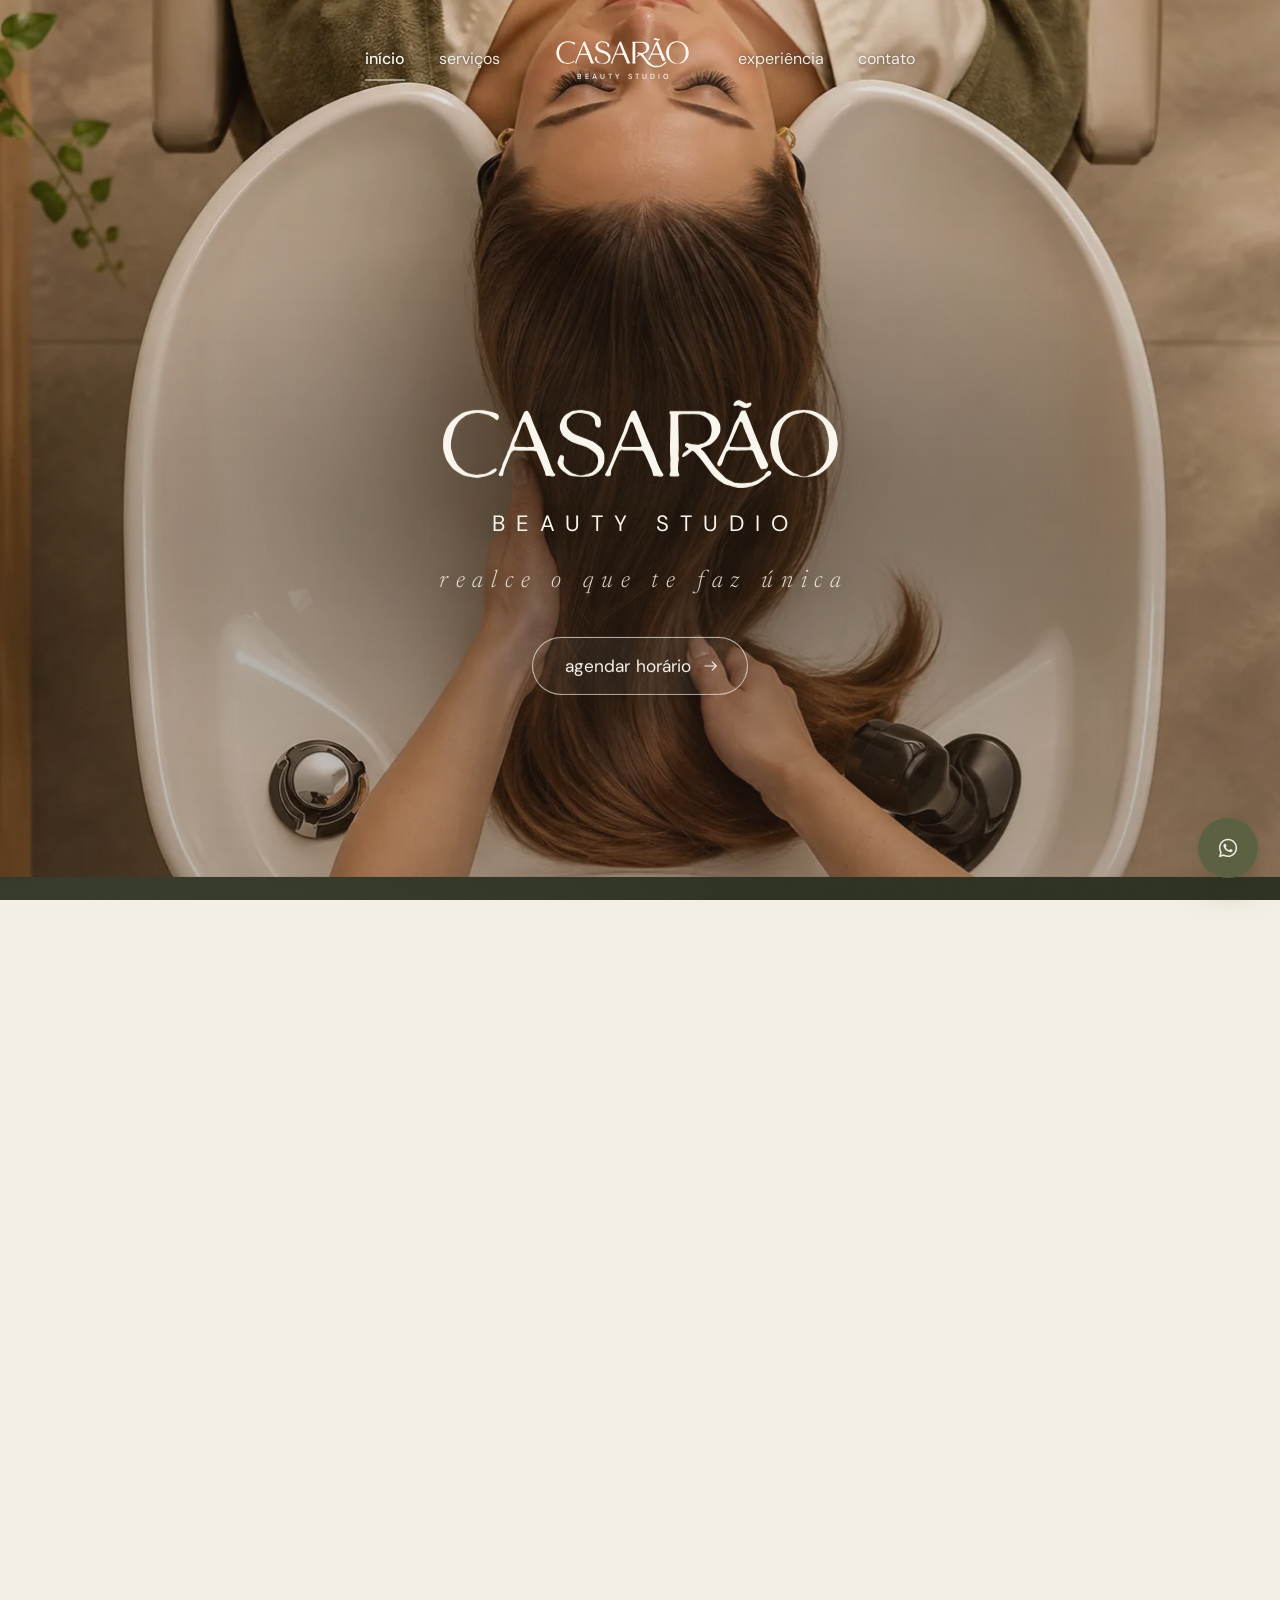
==== index.html @ f5f80c59 "first commit" ====
<!doctype html>
<html lang="pt-BR">
  <head>
    <meta charset="UTF-8" />
    <meta name="viewport" content="width=device-width, initial-scale=1.0, viewport-fit=cover" />
    <title>Casarão Beauty Studio | Salão de beleza, estética e bem-estar</title>
    <meta
      name="description"
      content="Salão de beleza com cabelo, unhas, sobrancelhas, cílios e maquiagem em um espaço calmo, com luz natural. Agende online."
    />
    <meta name="robots" content="index, follow, max-image-preview:large" />
    <meta name="author" content="Casarão Beauty Studio" />
    <meta name="format-detection" content="telephone=no" />
    <meta name="theme-color" content="#f4efe4" />
    <link rel="canonical" href="https://www.casaraobeauty.com.br/" />
    <meta property="og:type" content="website" />
    <meta property="og:locale" content="pt_BR" />
    <meta property="og:site_name" content="Casarão Beauty Studio" />
    <meta property="og:url" content="https://www.casaraobeauty.com.br/" />
    <meta property="og:title" content="Casarão Beauty Studio | Salão de beleza, estética e bem-estar" />
    <meta property="og:description" content="Realce o que te faz única. Agende seu horário online." />
    <meta property="og:image" content="https://www.casaraobeauty.com.br/img/og-image.jpg" />
    <meta property="og:image:width" content="1200" />
    <meta property="og:image:height" content="630" />
    <meta property="og:image:alt" content="Recepção do Casarão Beauty Studio com balcão de mármore e logo dourado" />
    <meta name="twitter:card" content="summary_large_image" />
    <meta name="twitter:title" content="Casarão Beauty Studio | Salão de beleza, estética e bem-estar" />
    <meta name="twitter:description" content="Realce o que te faz única. Agende seu horário online." />
    <meta name="twitter:image" content="https://www.casaraobeauty.com.br/img/og-image.jpg" />
    <link rel="icon" href="img/casaraobs.ico?v=2" sizes="32x32" />
    <link rel="apple-touch-icon" href="img/apple-touch-icon.png?v=3" />
    <link rel="sitemap" type="application/xml" href="sitemap.xml" />
    <script type="application/ld+json">
      {
        "@context": "https://schema.org",
        "@graph": [
          {
            "@type": "BeautySalon",
            "@id": "https://www.casaraobeauty.com.br/#salao",
            "name": "Casarão Beauty Studio",
            "description": "Cabelo, unhas, sobrancelhas, cílios e maquiagem com hora marcada, em um espaço calmo e com luz natural.",
            "url": "https://www.casaraobeauty.com.br/",
            "image": "https://www.casaraobeauty.com.br/img/og-image.jpg",
            "logo": "https://www.casaraobeauty.com.br/img/logo.svg",
            "telephone": "+55-11-97954-1071",
            "priceRange": "$$",
            "address": {
              "@type": "PostalAddress",
              "streetAddress": "R. Dr. Armando Pinto, 4 - Companhia Fazenda Belém",
              "addressLocality": "Franco da Rocha",
              "postalCode": "07803-160",
              "addressRegion": "SP",
              "addressCountry": "BR"
            },
            "openingHoursSpecification": [
              {
                "@type": "OpeningHoursSpecification",
                "dayOfWeek": ["Tuesday", "Wednesday", "Thursday", "Friday"],
                "opens": "09:00",
                "closes": "19:00"
              },
              {
                "@type": "OpeningHoursSpecification",
                "dayOfWeek": "Saturday",
                "opens": "08:00",
                "closes": "17:00"
              }
            ],
            "paymentAccepted": "Pix, cartão de débito, cartão de crédito, dinheiro",
            "sameAs": ["https://www.instagram.com/casaraobs/"],
            "hasOfferCatalog": {
              "@type": "OfferCatalog",
              "name": "Serviços",
              "itemListElement": [
                { "@type": "Offer", "itemOffered": { "@type": "Service", "name": "Cabelo" } },
                { "@type": "Offer", "itemOffered": { "@type": "Service", "name": "Unhas" } },
                { "@type": "Offer", "itemOffered": { "@type": "Service", "name": "Sobrancelhas e cílios" } },
                { "@type": "Offer", "itemOffered": { "@type": "Service", "name": "Maquiagem" } }
              ]
            }
          },
          {
            "@type": "FAQPage",
            "mainEntity": [
              {
                "@type": "Question",
                "name": "Como faço para agendar?",
                "acceptedAnswer": {
                  "@type": "Answer",
                  "text": "Pela nossa agenda online no Trinks, onde você vê os horários livres e confirma na hora. Se preferir, também atendemos pelo WhatsApp."
                }
              },
              {
                "@type": "Question",
                "name": "Posso remarcar ou cancelar?",
                "acceptedAnswer": {
                  "@type": "Answer",
                  "text": "Pode. Pedimos que avise com pelo menos 24 horas de antecedência, assim conseguimos liberar o horário para outra cliente."
                }
              },
              {
                "@type": "Question",
                "name": "Quanto tempo dura cada serviço?",
                "acceptedAnswer": {
                  "@type": "Answer",
                  "text": "Depende do procedimento. Na confirmação do agendamento informamos a duração prevista para você se programar."
                }
              },
              {
                "@type": "Question",
                "name": "Vocês atendem noivas e eventos?",
                "acceptedAnswer": {
                  "@type": "Answer",
                  "text": "Sim. Para noivas, recomendamos marcar uma prova de maquiagem e penteado algumas semanas antes da data."
                }
              },
              {
                "@type": "Question",
                "name": "Quais formas de pagamento vocês aceitam?",
                "acceptedAnswer": { "@type": "Answer", "text": "Pix, cartões de débito e crédito e dinheiro." }
              }
            ]
          }
        ]
      }
    </script>
    <link rel="preconnect" href="https://fonts.googleapis.com" />
    <link rel="preconnect" href="https://fonts.gstatic.com" crossorigin />
    <link
      href="https://fonts.googleapis.com/css2?family=DM+Sans:ital,opsz,wght@0,9..40,300..600;1,9..40,300..600&family=Newsreader:ital,opsz,wght@0,6..72,300..500;1,6..72,300..500&display=swap"
      rel="stylesheet"
    />
    <link rel="preload" as="image" href="img/hero-lavatorio.webp" fetchpriority="high" />
    <link rel="stylesheet" href="css/style.css" />
  </head>
  <body>
    <svg aria-hidden="true" style="position: absolute; width: 0; height: 0; overflow: hidden">
      <symbol id="casarao-wordmark" viewBox="6.40 2.40 167.60 38.10">
        <path
          fill="currentColor"
          fill-rule="evenodd"
          d="M102.55 8.04C102.47 8.18 102.40 8.26 102.45 8.60C102.51 8.94 102.86 7.60 102.90 10.10C102.94 12.60 102.70 20.68 102.70 23.60C102.70 26.52 102.88 26.48 102.90 27.60C102.92 28.72 102.80 29.40 102.80 30.30C102.80 31.20 102.94 32.30 102.88 33.00C102.82 33.70 102.47 34.16 102.45 34.50C102.44 34.84 102.64 34.91 102.82 35.03C102.99 35.14 102.99 35.17 103.50 35.19C104.01 35.22 105.41 35.22 105.90 35.18C106.39 35.14 106.32 35.05 106.45 34.94C106.57 34.82 106.71 34.89 106.65 34.50C106.60 34.11 106.18 33.42 106.10 32.60C106.02 31.78 106.14 30.40 106.20 29.60C106.26 28.80 106.46 28.35 106.47 27.80C106.49 27.25 106.31 27.30 106.30 26.30C106.29 25.30 106.42 24.52 106.40 21.80C106.38 19.08 106.22 12.05 106.20 10.00C106.18 7.95 106.25 9.65 106.31 9.51C106.37 9.37 106.36 9.28 106.55 9.18C106.73 9.08 106.11 8.95 107.40 8.90C108.69 8.85 112.87 8.83 114.30 8.90C115.73 8.97 115.37 9.03 116.00 9.29C116.63 9.55 117.55 10.05 118.10 10.45C118.65 10.86 118.96 11.21 119.28 11.70C119.60 12.19 119.84 12.77 120.01 13.40C120.18 14.03 120.29 14.87 120.30 15.50C120.31 16.13 120.20 16.67 120.08 17.20C119.96 17.73 119.83 18.22 119.56 18.70C119.30 19.18 118.82 19.71 118.47 20.05C118.13 20.40 117.95 20.52 117.50 20.75C117.05 20.99 116.30 21.30 115.80 21.46C115.30 21.63 115.08 21.75 114.50 21.76C113.92 21.78 113.00 21.67 112.30 21.55C111.60 21.44 110.75 21.13 110.30 21.05C109.85 20.98 109.78 21.06 109.60 21.11C109.42 21.16 109.29 21.25 109.19 21.36C109.09 21.48 109.02 21.65 109.00 21.80C108.98 21.95 109.02 22.14 109.09 22.28C109.16 22.43 109.22 22.51 109.43 22.66C109.64 22.82 110.17 23.04 110.35 23.19C110.52 23.35 110.49 23.47 110.48 23.59C110.47 23.71 110.54 23.70 110.27 23.93C110.01 24.15 109.26 24.62 108.90 24.94C108.54 25.25 108.29 25.54 108.10 25.80C107.91 26.06 107.77 26.32 107.75 26.50C107.72 26.68 107.84 26.83 107.95 26.91C108.05 26.98 108.24 26.98 108.40 26.95C108.56 26.92 108.57 26.93 108.90 26.73C109.23 26.53 109.92 26.10 110.40 25.74C110.88 25.37 111.48 24.77 111.80 24.55C112.12 24.34 112.15 24.44 112.30 24.45C112.45 24.45 112.52 24.47 112.70 24.60C112.88 24.73 112.90 24.65 113.40 25.20C113.90 25.75 114.56 26.43 115.72 27.90C116.87 29.37 119.22 32.64 120.34 34.00C121.45 35.36 121.61 35.38 122.40 36.05C123.19 36.71 124.30 37.49 125.10 37.96C125.90 38.43 126.30 38.57 127.20 38.87C128.10 39.18 129.65 39.59 130.50 39.78C131.35 39.97 131.63 39.98 132.30 40.00C132.97 40.02 133.50 40.10 134.50 39.92C135.50 39.74 137.28 39.28 138.30 38.93C139.32 38.57 139.70 38.37 140.60 37.78C141.50 37.20 143.00 35.91 143.70 35.41C144.40 34.91 144.52 34.98 144.79 34.78C145.07 34.58 145.22 34.41 145.35 34.20C145.47 33.99 145.55 33.68 145.55 33.50C145.54 33.32 145.46 33.20 145.34 33.09C145.21 32.98 145.01 32.87 144.80 32.85C144.59 32.82 144.34 32.83 144.10 32.93C143.86 33.03 143.60 33.16 143.35 33.44C143.09 33.71 142.80 34.29 142.56 34.59C142.32 34.89 142.36 34.89 141.90 35.23C141.44 35.57 140.57 36.23 139.80 36.64C139.03 37.04 137.87 37.46 137.30 37.65C136.73 37.85 136.88 37.77 136.40 37.83C135.92 37.88 135.38 38.00 134.40 38.00C133.42 38.00 131.28 37.90 130.50 37.84C129.72 37.78 130.18 37.84 129.70 37.65C129.22 37.45 128.28 37.08 127.60 36.67C126.92 36.27 126.43 35.95 125.60 35.22C124.77 34.49 123.35 33.05 122.65 32.30C121.94 31.55 122.23 31.88 121.36 30.70C120.50 29.52 118.35 26.34 117.46 25.20C116.57 24.06 116.30 24.12 116.03 23.84C115.76 23.55 115.83 23.63 115.85 23.50C115.86 23.37 115.55 23.34 116.11 23.07C116.67 22.80 118.42 22.26 119.20 21.89C119.98 21.52 120.25 21.30 120.80 20.84C121.35 20.37 122.02 19.71 122.48 19.10C122.94 18.49 123.32 17.67 123.55 17.20C123.79 16.73 123.81 16.60 123.88 16.30C123.96 16.00 124.00 15.88 124.00 15.40C124.00 14.92 124.04 14.05 123.88 13.40C123.72 12.75 123.30 11.98 123.05 11.50C122.79 11.02 122.59 10.79 122.34 10.50C122.08 10.21 121.87 10.02 121.50 9.75C121.13 9.49 120.68 9.19 120.10 8.91C119.52 8.63 118.73 8.27 118.00 8.06C117.27 7.86 118.10 7.74 115.70 7.66C113.30 7.59 105.73 7.59 103.60 7.60C101.47 7.61 103.08 7.65 102.91 7.73C102.73 7.80 102.62 7.89 102.55 8.04ZM41.70 7.53C41.48 7.64 41.29 7.62 40.97 8.20C40.66 8.78 40.13 10.30 39.82 11.00C39.50 11.70 39.25 11.97 39.07 12.40C38.89 12.83 38.95 12.98 38.73 13.60C38.50 14.22 38.15 15.08 37.71 16.10C37.27 17.12 36.57 18.47 36.07 19.70C35.58 20.93 35.08 22.65 34.75 23.50C34.41 24.35 34.24 24.37 34.06 24.80C33.89 25.23 34.02 25.28 33.69 26.10C33.36 26.92 32.42 28.87 32.09 29.70C31.76 30.53 31.98 30.37 31.70 31.10C31.42 31.83 30.62 33.52 30.41 34.10C30.19 34.68 30.36 34.44 30.41 34.58C30.46 34.72 30.59 34.85 30.72 34.93C30.85 35.01 31.02 35.06 31.20 35.07C31.38 35.08 31.63 35.05 31.79 34.98C31.95 34.91 32.06 34.96 32.17 34.66C32.28 34.37 32.30 33.81 32.46 33.20C32.63 32.59 32.68 32.25 33.16 31.00C33.64 29.75 34.91 26.70 35.35 25.70C35.78 24.70 35.62 25.22 35.79 25.00C35.97 24.78 36.20 24.55 36.40 24.41C36.60 24.27 36.55 24.20 37.00 24.18C37.45 24.16 37.75 24.27 39.10 24.30C40.45 24.33 43.95 24.27 45.10 24.34C46.25 24.40 45.74 24.51 46.00 24.69C46.26 24.87 46.07 24.10 46.66 25.40C47.26 26.70 49.01 30.98 49.58 32.50C50.15 34.02 49.96 34.11 50.10 34.49C50.24 34.87 50.28 34.71 50.41 34.79C50.54 34.87 50.52 34.92 50.90 34.97C51.28 35.02 52.22 35.10 52.70 35.10C53.18 35.10 53.56 35.06 53.80 34.99C54.04 34.92 54.10 34.80 54.16 34.67C54.23 34.54 54.37 34.55 54.19 34.20C54.01 33.85 53.81 34.30 53.09 32.60C52.37 30.90 51.17 27.15 49.89 24.00C48.61 20.85 46.39 16.07 45.39 13.70C44.39 11.33 44.33 10.78 43.91 9.80C43.48 8.82 43.11 8.22 42.85 7.84C42.58 7.45 42.49 7.55 42.30 7.50C42.11 7.45 41.92 7.41 41.70 7.53ZM41.00 12.21C41.14 12.18 41.34 12.19 41.48 12.29C41.63 12.39 41.27 11.27 41.86 12.80C42.46 14.33 44.50 19.92 45.05 21.50C45.59 23.08 45.18 22.08 45.11 22.28C45.03 22.48 45.80 22.64 44.60 22.71C43.40 22.78 39.11 22.73 37.90 22.70C36.69 22.67 37.47 22.65 37.32 22.55C37.16 22.45 37.00 22.34 36.96 22.10C36.93 21.86 36.94 21.57 37.11 21.10C37.28 20.63 37.44 20.67 37.98 19.30C38.52 17.93 39.92 14.04 40.36 12.90C40.81 11.76 40.55 12.55 40.65 12.44C40.76 12.32 40.86 12.23 41.00 12.21ZM133.20 7.40C133.01 7.53 132.72 7.63 132.45 8.10C132.17 8.57 131.95 9.40 131.55 10.20C131.15 11.00 130.69 11.43 130.05 12.90C129.40 14.37 128.91 16.30 127.71 19.00C126.51 21.70 123.69 27.33 122.85 29.10C122.02 30.87 122.71 29.40 122.69 29.60C122.67 29.80 122.67 30.12 122.73 30.30C122.78 30.48 122.91 30.61 123.04 30.70C123.17 30.79 123.34 30.86 123.50 30.86C123.66 30.86 123.84 30.78 123.97 30.70C124.10 30.62 124.13 30.64 124.28 30.39C124.44 30.14 124.58 30.02 124.91 29.20C125.24 28.38 125.93 26.25 126.25 25.50C126.56 24.75 126.58 24.92 126.77 24.70C126.97 24.48 127.18 24.27 127.40 24.16C127.62 24.06 127.75 24.05 128.10 24.05C128.45 24.06 128.68 24.18 129.50 24.20C130.32 24.22 131.83 24.23 133.00 24.20C134.17 24.17 135.78 24.00 136.50 24.00C137.22 24.00 137.06 24.06 137.30 24.21C137.54 24.36 137.48 23.97 137.92 24.90C138.35 25.83 139.44 28.69 139.92 29.80C140.40 30.91 140.59 31.23 140.81 31.58C141.02 31.94 141.06 31.85 141.21 31.93C141.36 32.01 141.37 32.09 141.70 32.07C142.03 32.05 142.86 31.92 143.20 31.82C143.54 31.72 143.59 31.59 143.73 31.45C143.86 31.32 143.94 31.18 144.00 31.00C144.06 30.82 144.10 30.62 144.09 30.40C144.08 30.18 144.26 30.43 143.95 29.70C143.63 28.97 142.83 27.42 142.20 26.00C141.57 24.58 141.37 24.15 140.17 21.20C138.97 18.25 136.00 10.58 135.00 8.30C134.00 6.02 134.43 7.65 134.20 7.49C133.97 7.33 133.77 7.34 133.60 7.33C133.43 7.31 133.39 7.27 133.20 7.40ZM132.80 12.18C132.96 12.28 133.18 12.40 133.36 12.80C133.55 13.20 133.38 13.22 133.92 14.60C134.46 15.98 136.13 19.90 136.61 21.10C137.09 22.30 136.77 21.62 136.78 21.80C136.80 21.98 136.77 22.07 136.71 22.20C136.64 22.33 136.53 22.50 136.39 22.60C136.26 22.70 137.23 22.77 135.90 22.77C134.57 22.78 129.70 22.70 128.40 22.64C127.10 22.57 128.17 22.48 128.09 22.37C128.01 22.27 127.94 22.18 127.93 22.00C127.92 21.82 127.91 21.60 128.04 21.30C128.16 21.00 128.03 21.65 128.69 20.20C129.35 18.75 131.39 13.94 132.01 12.60C132.63 11.26 132.29 12.25 132.42 12.18C132.55 12.11 132.64 12.08 132.80 12.18ZM87.20 7.32C87.04 7.38 86.89 7.47 86.73 7.64C86.56 7.80 86.62 7.49 86.21 8.30C85.80 9.11 84.86 11.07 84.29 12.50C83.72 13.93 83.62 14.80 82.79 16.90C81.96 19.00 79.98 23.47 79.31 25.10C78.64 26.73 79.22 25.62 78.79 26.70C78.36 27.78 77.30 30.37 76.73 31.60C76.16 32.83 75.60 33.60 75.36 34.10C75.13 34.60 75.26 34.44 75.32 34.58C75.38 34.73 75.53 34.89 75.71 34.97C75.89 35.06 76.15 35.10 76.40 35.10C76.65 35.10 77.00 35.05 77.20 34.98C77.40 34.91 77.50 34.78 77.59 34.66C77.68 34.55 77.70 34.58 77.74 34.30C77.77 34.02 77.73 33.37 77.78 33.00C77.84 32.63 77.52 33.42 78.06 32.10C78.61 30.78 80.43 26.40 81.04 25.10C81.64 23.80 81.49 24.49 81.70 24.32C81.91 24.15 81.93 24.09 82.30 24.07C82.67 24.05 82.57 24.16 83.90 24.20C85.23 24.24 89.08 24.24 90.30 24.30C91.52 24.36 90.91 24.34 91.19 24.54C91.47 24.74 91.38 24.31 91.96 25.50C92.55 26.69 94.11 30.19 94.71 31.70C95.31 33.21 95.37 34.04 95.58 34.58C95.80 35.12 95.85 34.85 96.00 34.94C96.15 35.02 96.10 35.04 96.50 35.08C96.90 35.13 97.92 35.20 98.40 35.20C98.88 35.20 99.16 35.18 99.40 35.09C99.64 35.01 99.77 34.86 99.85 34.69C99.92 34.53 99.98 34.42 99.84 34.10C99.69 33.78 99.40 33.62 98.97 32.80C98.55 31.98 97.84 30.52 97.29 29.20C96.75 27.88 96.35 26.47 95.70 24.90C95.05 23.33 94.56 22.52 93.41 19.80C92.26 17.08 89.71 10.65 88.82 8.60C87.93 6.55 88.27 7.70 88.08 7.48C87.90 7.26 87.85 7.32 87.70 7.29C87.55 7.26 87.36 7.26 87.20 7.32ZM86.31 12.25C86.46 12.17 86.64 12.21 86.78 12.30C86.93 12.39 86.56 11.27 87.18 12.80C87.81 14.33 89.98 19.93 90.54 21.50C91.09 23.07 90.62 22.00 90.53 22.19C90.44 22.38 91.20 22.55 90.00 22.64C88.80 22.72 84.53 22.72 83.30 22.70C82.07 22.68 82.78 22.60 82.62 22.50C82.45 22.40 82.35 22.28 82.31 22.10C82.27 21.92 81.96 22.40 82.35 21.40C82.75 20.40 84.11 17.53 84.69 16.10C85.27 14.67 85.58 13.44 85.85 12.80C86.12 12.16 86.15 12.34 86.31 12.25ZM62.20 7.40C61.52 7.55 61.03 7.75 60.50 7.99C59.97 8.23 59.38 8.59 59.00 8.85C58.62 9.10 58.53 9.17 58.23 9.50C57.92 9.83 57.48 10.23 57.16 10.80C56.85 11.37 56.52 12.37 56.35 12.90C56.18 13.43 56.16 13.60 56.15 14.00C56.13 14.40 56.17 14.83 56.28 15.30C56.39 15.77 56.65 16.42 56.82 16.80C56.98 17.18 57.06 17.32 57.27 17.60C57.49 17.88 57.66 18.13 58.10 18.50C58.54 18.87 59.27 19.45 59.90 19.85C60.53 20.24 60.88 20.44 61.90 20.85C62.92 21.25 64.95 21.89 66.00 22.29C67.05 22.69 67.43 22.80 68.20 23.24C68.97 23.67 70.02 24.42 70.60 24.90C71.18 25.38 71.42 25.68 71.68 26.10C71.95 26.52 72.09 26.92 72.20 27.40C72.31 27.88 72.37 28.45 72.33 29.00C72.28 29.55 72.05 30.30 71.94 30.70C71.82 31.10 71.82 31.10 71.62 31.40C71.42 31.70 71.15 32.10 70.75 32.47C70.34 32.85 69.91 33.33 69.20 33.66C68.49 34.00 67.23 34.33 66.50 34.50C65.77 34.67 65.25 34.70 64.80 34.70C64.35 34.70 64.37 34.68 63.80 34.53C63.23 34.37 62.11 34.11 61.40 33.76C60.69 33.41 60.01 32.82 59.53 32.43C59.05 32.03 58.76 31.67 58.53 31.40C58.29 31.13 58.25 31.07 58.12 30.80C57.99 30.53 57.83 30.05 57.75 29.80C57.68 29.55 57.65 29.73 57.69 29.30C57.73 28.87 57.96 27.65 57.97 27.20C57.98 26.75 57.86 26.77 57.76 26.62C57.67 26.46 57.56 26.35 57.38 26.26C57.20 26.18 56.91 26.09 56.70 26.13C56.49 26.17 56.34 26.06 56.11 26.51C55.88 26.95 55.45 28.28 55.30 28.80C55.15 29.32 55.10 29.17 55.24 29.60C55.37 30.03 55.76 30.86 56.12 31.40C56.48 31.94 56.96 32.43 57.41 32.85C57.86 33.27 58.27 33.58 58.80 33.92C59.33 34.25 59.50 34.62 60.60 34.85C61.70 35.08 63.92 35.29 65.40 35.30C66.88 35.31 68.43 35.20 69.50 34.94C70.57 34.67 71.18 34.13 71.80 33.73C72.42 33.32 72.81 32.92 73.20 32.50C73.59 32.08 73.90 31.63 74.16 31.20C74.42 30.77 74.62 30.35 74.75 29.90C74.89 29.45 74.97 29.13 75.00 28.50C75.03 27.87 75.02 26.70 74.95 26.10C74.89 25.50 74.78 25.30 74.63 24.90C74.47 24.50 74.23 24.05 74.01 23.70C73.79 23.35 73.80 23.25 73.30 22.80C72.80 22.35 71.72 21.47 71.00 20.99C70.28 20.51 70.33 20.48 69.00 19.92C67.67 19.35 64.35 18.21 63.00 17.59C61.65 16.98 61.40 16.61 60.90 16.23C60.40 15.85 60.24 15.62 59.98 15.30C59.72 14.98 59.49 14.58 59.35 14.30C59.22 14.02 59.18 14.00 59.15 13.60C59.11 13.20 59.05 12.35 59.13 11.90C59.20 11.45 59.25 11.34 59.59 10.90C59.94 10.46 60.77 9.61 61.20 9.25C61.63 8.90 61.77 8.91 62.20 8.76C62.63 8.62 63.22 8.42 63.80 8.36C64.38 8.31 65.05 8.38 65.70 8.45C66.35 8.53 67.22 8.71 67.70 8.82C68.18 8.93 68.30 8.98 68.60 9.13C68.90 9.28 69.16 9.45 69.50 9.73C69.84 10.01 70.41 10.50 70.65 10.80C70.88 11.10 70.81 11.03 70.90 11.50C70.99 11.97 71.07 13.16 71.17 13.60C71.28 14.04 71.39 14.00 71.55 14.15C71.70 14.29 71.89 14.44 72.10 14.49C72.31 14.54 72.59 14.57 72.80 14.45C73.01 14.34 73.25 14.04 73.36 13.80C73.48 13.56 73.49 13.40 73.50 13.00C73.51 12.60 73.49 11.83 73.41 11.40C73.33 10.97 73.20 10.69 73.04 10.40C72.87 10.11 72.66 9.92 72.40 9.67C72.14 9.43 71.95 9.22 71.50 8.93C71.05 8.64 70.45 8.20 69.70 7.94C68.95 7.67 67.85 7.49 67.00 7.35C66.15 7.22 65.40 7.09 64.60 7.10C63.80 7.11 62.88 7.25 62.20 7.40ZM24.30 7.25C23.08 7.10 21.75 7.18 20.80 7.20C19.85 7.22 19.42 7.22 18.60 7.35C17.78 7.49 16.70 7.72 15.90 8.01C15.10 8.30 14.60 8.59 13.80 9.12C13.00 9.65 11.86 10.49 11.10 11.20C10.34 11.91 9.75 12.68 9.25 13.40C8.74 14.12 8.41 14.68 8.06 15.50C7.72 16.32 7.35 17.55 7.15 18.30C6.96 19.05 6.93 19.07 6.90 20.00C6.87 20.93 6.76 22.65 6.95 23.90C7.15 25.15 7.74 26.65 8.05 27.50C8.37 28.35 8.46 28.40 8.85 29.00C9.23 29.60 9.85 30.52 10.35 31.10C10.84 31.68 11.24 32.02 11.80 32.46C12.36 32.90 12.97 33.33 13.70 33.74C14.43 34.15 15.07 34.60 16.20 34.93C17.33 35.25 19.42 35.60 20.50 35.70C21.58 35.80 21.83 35.65 22.70 35.51C23.57 35.36 24.85 35.09 25.70 34.83C26.55 34.56 27.25 34.21 27.80 33.93C28.35 33.65 28.72 33.39 29.00 33.15C29.28 32.92 29.40 32.66 29.49 32.50C29.58 32.34 29.54 32.31 29.52 32.22C29.49 32.13 29.49 32.00 29.34 31.95C29.18 31.89 29.27 31.56 28.60 31.86C27.93 32.16 26.45 33.32 25.30 33.75C24.15 34.17 22.53 34.30 21.70 34.40C20.87 34.50 20.97 34.45 20.30 34.35C19.63 34.26 18.25 33.96 17.70 33.83C17.15 33.70 17.37 33.75 17.00 33.56C16.63 33.37 15.97 33.02 15.50 32.69C15.03 32.36 14.57 31.95 14.20 31.60C13.83 31.25 13.56 30.97 13.26 30.60C12.97 30.23 12.77 30.00 12.44 29.40C12.10 28.80 11.62 27.97 11.26 27.00C10.91 26.03 10.48 24.30 10.30 23.60C10.12 22.90 10.21 23.38 10.20 22.80C10.19 22.22 10.08 21.25 10.26 20.10C10.45 18.95 10.97 16.95 11.29 15.90C11.61 14.85 11.88 14.40 12.19 13.80C12.50 13.20 12.77 12.79 13.17 12.30C13.57 11.81 14.21 11.22 14.60 10.86C14.99 10.51 15.07 10.47 15.50 10.19C15.93 9.92 16.77 9.42 17.20 9.21C17.63 8.99 17.58 9.03 18.10 8.90C18.62 8.77 19.58 8.54 20.30 8.45C21.02 8.37 21.48 8.28 22.40 8.40C23.32 8.52 24.88 8.85 25.80 9.15C26.72 9.46 27.32 9.89 27.90 10.25C28.48 10.60 28.98 11.11 29.30 11.28C29.62 11.46 29.65 11.34 29.79 11.29C29.94 11.24 30.08 11.13 30.17 10.98C30.27 10.83 30.34 10.63 30.37 10.40C30.40 10.17 30.39 9.81 30.35 9.60C30.30 9.39 30.23 9.27 30.12 9.13C30.01 8.99 30.04 8.94 29.70 8.77C29.36 8.61 29.00 8.40 28.10 8.15C27.20 7.89 25.52 7.41 24.30 7.25ZM153.60 7.98C152.83 8.28 152.34 8.54 151.60 9.06C150.86 9.59 149.73 10.57 149.15 11.13C148.56 11.68 148.43 11.92 148.07 12.40C147.71 12.88 147.33 13.38 146.98 14.00C146.64 14.62 146.30 15.08 146.00 16.10C145.70 17.12 145.31 19.07 145.16 20.10C145.01 21.13 145.07 21.67 145.10 22.30C145.13 22.93 145.18 23.17 145.33 23.90C145.48 24.63 145.70 25.85 146.01 26.70C146.31 27.55 146.59 28.20 147.15 29.00C147.72 29.80 148.56 30.70 149.40 31.50C150.24 32.30 151.40 33.24 152.20 33.78C153.00 34.32 153.73 34.53 154.20 34.73C154.67 34.92 154.60 34.90 155.00 34.95C155.40 35.01 155.88 34.96 156.60 35.05C157.32 35.15 158.02 35.54 159.30 35.50C160.58 35.46 163.13 35.09 164.30 34.81C165.47 34.53 165.62 34.25 166.30 33.84C166.98 33.42 167.74 32.87 168.40 32.31C169.06 31.75 169.66 31.20 170.24 30.50C170.81 29.80 171.43 28.87 171.86 28.10C172.30 27.33 172.58 26.87 172.85 25.90C173.13 24.93 173.40 23.23 173.50 22.30C173.60 21.37 173.57 21.23 173.45 20.30C173.34 19.37 173.08 17.68 172.80 16.70C172.52 15.72 172.09 15.03 171.75 14.40C171.40 13.77 171.11 13.38 170.74 12.90C170.36 12.42 169.94 11.95 169.50 11.50C169.06 11.05 168.55 10.60 168.10 10.23C167.65 9.86 167.38 9.63 166.80 9.27C166.22 8.92 165.40 8.42 164.60 8.09C163.80 7.76 162.88 7.48 162.00 7.30C161.12 7.12 160.27 7.01 159.30 7.00C158.33 6.99 157.15 7.08 156.20 7.25C155.25 7.41 154.37 7.68 153.60 7.98ZM158.90 8.20C159.77 8.06 159.43 8.15 160.10 8.30C160.77 8.45 162.10 8.79 162.90 9.11C163.70 9.43 164.30 9.84 164.90 10.23C165.50 10.62 166.02 10.99 166.47 11.44C166.92 11.88 167.25 12.31 167.61 12.90C167.97 13.49 168.29 14.10 168.62 15.00C168.95 15.90 169.38 17.48 169.58 18.30C169.78 19.12 169.76 19.10 169.80 19.90C169.84 20.70 169.83 22.28 169.80 23.10C169.77 23.92 169.78 23.95 169.60 24.80C169.42 25.65 169.02 27.30 168.69 28.20C168.37 29.10 168.07 29.58 167.65 30.20C167.24 30.82 166.83 31.34 166.20 31.90C165.57 32.46 164.60 33.15 163.90 33.55C163.20 33.96 162.50 34.08 162.00 34.31C161.50 34.54 161.20 34.82 160.90 34.95C160.60 35.09 160.65 35.09 160.20 35.10C159.75 35.11 158.82 35.19 158.20 35.04C157.58 34.88 157.02 34.41 156.50 34.19C155.98 33.97 155.65 34.00 155.10 33.73C154.55 33.45 153.81 33.02 153.20 32.54C152.59 32.05 151.95 31.46 151.44 30.80C150.92 30.14 150.52 29.52 150.13 28.60C149.74 27.68 149.38 26.42 149.11 25.30C148.84 24.18 148.57 22.90 148.50 21.90C148.43 20.90 148.56 20.28 148.67 19.30C148.79 18.32 148.94 17.00 149.20 16.00C149.46 15.00 149.90 13.98 150.23 13.30C150.56 12.62 150.75 12.39 151.19 11.90C151.64 11.41 152.28 10.83 152.90 10.36C153.52 9.90 153.90 9.48 154.90 9.12C155.90 8.76 158.03 8.34 158.90 8.20ZM129.55 4.90C129.58 5.07 129.53 5.30 129.91 5.34C130.28 5.38 131.22 5.02 131.80 5.14C132.38 5.25 132.90 5.84 133.40 6.03C133.90 6.21 134.42 6.24 134.80 6.25C135.18 6.25 135.44 6.15 135.70 6.05C135.96 5.96 136.17 5.86 136.37 5.70C136.58 5.54 136.80 5.30 136.93 5.10C137.05 4.90 137.12 4.65 137.14 4.50C137.15 4.35 137.10 4.27 137.01 4.19C136.92 4.11 136.88 4.00 136.60 4.01C136.32 4.02 135.65 4.25 135.30 4.27C134.95 4.30 134.98 4.35 134.50 4.15C134.02 3.95 132.88 3.27 132.40 3.07C131.92 2.87 131.85 2.93 131.60 2.95C131.35 2.96 131.13 3.05 130.90 3.17C130.67 3.30 130.40 3.52 130.20 3.71C130.00 3.90 129.83 4.10 129.72 4.30C129.61 4.50 129.51 4.73 129.55 4.90Z"
        />
      </symbol></svg
    ><a class="skip-link" href="#conteudo">Pular para o conteúdo</a>
    <div aria-hidden="true" class="pre">
      <div class="pre__inner">
        <div class="pre__mark">
          <span aria-label="Casarão Beauty Studio" class="logo" role="img"
            ><svg aria-hidden="true" class="logo__word" focusable="false" viewBox="0 0 167.60 38.10">
              <use href="#casarao-wordmark"></use></svg
            ><span aria-hidden="true" class="logo__tag">Beauty Studio</span></span
          >
        </div>
        <div class="pre__meter">
          <span class="pre__bar"><i></i></span><span class="pre__num">00</span>
        </div>
      </div>
      <svg aria-hidden="true" class="pre__curve" preserveAspectRatio="none" viewBox="0 0 100 10">
        <path d="M0 0h100v0C75 10 25 10 0 0Z"></path>
      </svg>
    </div>
    <header class="nav">
      <nav aria-label="Principal" class="nav__pill">
        <ul class="nav__links nav__links--l">
          <li><a aria-current="true" class="nav__link is-active" href="#inicio">Início</a></li>
          <li><a class="nav__link" href="#servicos">Serviços</a></li>
        </ul>
        <a aria-label="Casarão Beauty Studio, voltar ao início" class="nav__logo" href="#inicio"
          ><span aria-label="Casarão Beauty Studio" class="logo" role="img"
            ><svg aria-hidden="true" class="logo__word" focusable="false" viewBox="0 0 167.60 38.10">
              <use href="#casarao-wordmark"></use></svg
            ><span aria-hidden="true" class="logo__tag">Beauty Studio</span></span
          ></a
        >
        <ul class="nav__links nav__links--r">
          <li><a class="nav__link" href="#experiencia">Experiência</a></li>
          <li><a class="nav__link" href="#contato">Contato</a></li>
        </ul>
        <button aria-controls="menu-mobile" aria-expanded="false" class="nav__toggle" type="button">
          <span class="sr-only">Abrir menu</span
          ><span aria-hidden="true" class="nav__toggle-icon"><i></i><i></i></span></button
        ><span aria-hidden="true" class="nav__line"></span>
      </nav>
    </header>
    <div aria-hidden="true" class="menu" id="menu-mobile" inert="">
      <nav aria-label="Menu">
        <ul class="menu__list">
          <li>
            <a class="menu__link" href="#inicio"><span>Início</span></a>
          </li>
          <li>
            <a class="menu__link" href="#servicos"><span>Serviços</span></a>
          </li>
          <li>
            <a class="menu__link" href="#experiencia"><span>Experiência</span></a>
          </li>
          <li>
            <a class="menu__link" href="#contato"><span>Contato</span></a>
          </li>
        </ul>
      </nav>
      <div class="menu__foot">
        <a class="btn btn--solid" href="#agendar"
          ><span class="btn__label" data-text="Agendar horário"><span>Agendar horário</span></span
          ><span class="btn__icon"
            ><svg
              aria-hidden="true"
              fill="none"
              focusable="false"
              height="18"
              stroke="currentColor"
              stroke-linecap="round"
              stroke-linejoin="round"
              stroke-width="1.5"
              viewBox="0 0 24 24"
              width="18"
              xmlns="http://www.w3.org/2000/svg"
            >
              <path d="M4 12h15M13.5 6.5 19 12l-5.5 5.5"></path></svg
            ><svg
              aria-hidden="true"
              fill="none"
              focusable="false"
              height="18"
              stroke="currentColor"
              stroke-linecap="round"
              stroke-linejoin="round"
              stroke-width="1.5"
              viewBox="0 0 24 24"
              width="18"
              xmlns="http://www.w3.org/2000/svg"
            >
              <path d="M4 12h15M13.5 6.5 19 12l-5.5 5.5"></path></svg></span
        ></a>
        <div class="menu__contacts">
          <a
            href="https://wa.me/5511979541071?text=Ol%C3%A1!%20Vim%20pelo%20site%20do%20Casar%C3%A3o."
            rel="noopener noreferrer"
            target="_blank"
            ><svg
              aria-hidden="true"
              focusable="false"
              height="18"
              viewBox="0 0 24 24"
              width="18"
              xmlns="http://www.w3.org/2000/svg"
            >
              <path
                d="M12.04 2C6.58 2 2.13 6.45 2.13 11.91c0 1.75.46 3.45 1.32 4.95L2.05 22l5.25-1.38a9.9 9.9 0 0 0 4.74 1.21c5.46 0 9.91-4.45 9.91-9.91C21.95 6.45 17.5 2 12.04 2Zm0 18.15c-1.48 0-2.93-.4-4.2-1.15l-.3-.18-3.12.82.83-3.04-.2-.31a8.2 8.2 0 0 1-1.26-4.38c0-4.54 3.7-8.24 8.25-8.24 4.54 0 8.24 3.7 8.24 8.24 0 4.55-3.7 8.24-8.24 8.24Zm4.52-6.16c-.25-.12-1.47-.72-1.69-.81-.23-.08-.39-.12-.56.12-.16.25-.64.81-.78.97-.14.17-.29.19-.54.06-.25-.12-1.05-.39-1.99-1.23-.74-.66-1.23-1.47-1.38-1.72-.14-.25-.02-.38.11-.51.11-.11.25-.29.37-.43.13-.15.17-.25.25-.42.08-.16.04-.31-.02-.43-.06-.12-.56-1.34-.76-1.84-.2-.48-.41-.42-.56-.43h-.48c-.17 0-.43.06-.66.31-.22.25-.86.84-.86 2.05 0 1.21.88 2.38 1 2.54.12.17 1.74 2.65 4.21 3.72.59.25 1.05.41 1.41.52.59.19 1.13.16 1.56.1.48-.07 1.47-.6 1.67-1.18.21-.58.21-1.07.15-1.18-.06-.1-.23-.16-.48-.29Z"
                fill="currentColor"
              ></path>
            </svg>
            (11) 97954-1071</a
          ><a href="https://www.instagram.com/casaraobs/" rel="noopener noreferrer" target="_blank"
            ><svg
              aria-hidden="true"
              fill="none"
              focusable="false"
              height="18"
              stroke="currentColor"
              stroke-width="1.5"
              viewBox="0 0 24 24"
              width="18"
              xmlns="http://www.w3.org/2000/svg"
            >
              <rect height="18" rx="5" width="18" x="3" y="3"></rect>
              <circle cx="12" cy="12" r="4.2"></circle>
              <circle cx="17.4" cy="6.6" fill="currentColor" r=".9" stroke="none"></circle>
            </svg>
            @casaraobs</a
          >
        </div>
      </div>
    </div>
    <div class="fab">
      <a
        aria-label="Falar com o Casarão no WhatsApp"
        class="fab__btn"
        href="https://wa.me/5511979541071?text=Ol%C3%A1!%20Vim%20pelo%20site%20do%20Casar%C3%A3o%20e%20quero%20agendar%20um%20hor%C3%A1rio."
        rel="noopener noreferrer"
        target="_blank"
        ><svg
          aria-hidden="true"
          focusable="false"
          height="22"
          viewBox="0 0 24 24"
          width="22"
          xmlns="http://www.w3.org/2000/svg"
        >
          <path
            d="M12.04 2C6.58 2 2.13 6.45 2.13 11.91c0 1.75.46 3.45 1.32 4.95L2.05 22l5.25-1.38a9.9 9.9 0 0 0 4.74 1.21c5.46 0 9.91-4.45 9.91-9.91C21.95 6.45 17.5 2 12.04 2Zm0 18.15c-1.48 0-2.93-.4-4.2-1.15l-.3-.18-3.12.82.83-3.04-.2-.31a8.2 8.2 0 0 1-1.26-4.38c0-4.54 3.7-8.24 8.25-8.24 4.54 0 8.24 3.7 8.24 8.24 0 4.55-3.7 8.24-8.24 8.24Zm4.52-6.16c-.25-.12-1.47-.72-1.69-.81-.23-.08-.39-.12-.56.12-.16.25-.64.81-.78.97-.14.17-.29.19-.54.06-.25-.12-1.05-.39-1.99-1.23-.74-.66-1.23-1.47-1.38-1.72-.14-.25-.02-.38.11-.51.11-.11.25-.29.37-.43.13-.15.17-.25.25-.42.08-.16.04-.31-.02-.43-.06-.12-.56-1.34-.76-1.84-.2-.48-.41-.42-.56-.43h-.48c-.17 0-.43.06-.66.31-.22.25-.86.84-.86 2.05 0 1.21.88 2.38 1 2.54.12.17 1.74 2.65 4.21 3.72.59.25 1.05.41 1.41.52.59.19 1.13.16 1.56.1.48-.07 1.47-.6 1.67-1.18.21-.58.21-1.07.15-1.18-.06-.1-.23-.16-.48-.29Z"
            fill="currentColor"
          ></path></svg
        ><span aria-hidden="true" class="fab__label">Fale no WhatsApp</span></a
      >
    </div>
    <div aria-hidden="true" class="grain"></div>
    <div id="smooth-wrapper">
      <div id="smooth-content">
        <main id="conteudo">
          <section aria-labelledby="hero-title" class="hero" id="inicio">
            <div aria-hidden="true" class="hero__media">
              <div class="hero__bg">
                <img alt="" fetchpriority="high" src="img/hero-lavatorio.webp" width="1672" height="941" />
              </div>
              <div class="hero__shade"></div>
            </div>
            <div class="hero__content wrap">
              <h1 class="hero__title" id="hero-title">
                <span aria-label="Casarão Beauty Studio" class="logo hero__logo" role="img"
                  ><svg aria-hidden="true" class="logo__word" focusable="false" viewBox="0 0 167.60 38.10">
                    <use href="#casarao-wordmark"></use></svg
                  ><span aria-hidden="true" class="logo__tag">Beauty Studio</span></span
                >
              </h1>
              <p class="hero__lead">realce o que te faz única</p>
              <div class="hero__cta">
                <a class="btn btn--hero" href="#agendar"
                  ><span class="btn__label" data-text="agendar horário"><span>agendar horário</span></span
                  ><span class="btn__icon"
                    ><svg
                        aria-hidden="true"
                        fill="none"
                        focusable="false"
                        height="18"
                        stroke="currentColor"
                        stroke-linecap="round"
                        stroke-linejoin="round"
                        stroke-width="1.5"
                        viewBox="0 0 24 24"
                        width="18"
                        xmlns="http://www.w3.org/2000/svg"
                      >
                        <path d="M4 12h15M13.5 6.5 19 12l-5.5 5.5"></path></svg><svg
                        aria-hidden="true"
                        fill="none"
                        focusable="false"
                        height="18"
                        stroke="currentColor"
                        stroke-linecap="round"
                        stroke-linejoin="round"
                        stroke-width="1.5"
                        viewBox="0 0 24 24"
                        width="18"
                        xmlns="http://www.w3.org/2000/svg"
                      >
                        <path d="M4 12h15M13.5 6.5 19 12l-5.5 5.5"></path></svg></span></a
                >
              </div>
            </div>
          </section>
          <div class="anchor-group" id="servicos">
            <section aria-labelledby="servicos-title" class="services">
              <div class="services__viewport">
                <div class="services__track">
                  <header class="services__intro">
                    <p class="label label--light">
                      <svg
                        aria-hidden="true"
                        focusable="false"
                        height="14"
                        viewBox="0 0 24 24"
                        width="14"
                        xmlns="http://www.w3.org/2000/svg"
                      >
                        <path
                          d="M12 0c.8 6.9 5.1 11.2 12 12-6.9.8-11.2 5.1-12 12-.8-6.9-5.1-11.2-12-12C6.9 11.2 11.2 6.9 12 0Z"
                          fill="currentColor"
                        ></path>
                      </svg>
                      Serviços
                    </p>
                    <h2 class="services__title" id="servicos-title">Cuidados para cada <em>parte de você.</em></h2>
                    <p class="services__lead">
                      Do cabelo às unhas, tudo no mesmo endereço. Combine serviços e saia pronta no mesmo horário.
                    </p>
                    <p aria-hidden="true" class="services__hint">
                      Role para ver todos
                      <svg
                        aria-hidden="true"
                        fill="none"
                        focusable="false"
                        height="18"
                        stroke="currentColor"
                        stroke-linecap="round"
                        stroke-linejoin="round"
                        stroke-width="1.5"
                        viewBox="0 0 24 24"
                        width="18"
                        xmlns="http://www.w3.org/2000/svg"
                      >
                        <path d="M4 12h15M13.5 6.5 19 12l-5.5 5.5"></path>
                      </svg>
                    </p>
                  </header>
                  <article class="srv-card">
                    <div class="srv-card__media">
                      <img
                        alt="Cabelo longo loiro com cachos definidos"
                        loading="lazy" decoding="async"
                        src="img/srv-cabelo.webp?v=2" width="597" height="842"
                      />
                    </div>
                    <div class="srv-card__body">
                      <span class="srv-card__num">01</span>
                      <h3 class="srv-card__title">Cabelo</h3>
                      <p class="srv-card__desc">Cortes, escovas e tratamentos que respeitam a natureza do seu fio.</p>
                      <ul class="srv-card__list">
                        <li>Corte feminino</li>
                        <li>Escova e modelagem</li>
                        <li>Hidratação e reconstrução</li>
                        <li>Cronograma capilar</li>
                        <li>Penteados</li>
                      </ul>
                      <a
                        class="srv-card__link text-link"
                        href="https://www.trinks.com/"
                        rel="noopener noreferrer"
                        target="_blank"
                        >Agendar cabelo
                        <svg
                          aria-hidden="true"
                          fill="none"
                          focusable="false"
                          height="18"
                          stroke="currentColor"
                          stroke-linecap="round"
                          stroke-linejoin="round"
                          stroke-width="1.5"
                          viewBox="0 0 24 24"
                          width="18"
                          xmlns="http://www.w3.org/2000/svg"
                        >
                          <path d="M4 12h15M13.5 6.5 19 12l-5.5 5.5"></path></svg
                      ></a>
                    </div>
                  </article>
                  <article class="srv-card srv-card--low">
                    <div class="srv-card__media">
                      <img
                        alt="Unhas stiletto com nail art em vermelho, nude e detalhes dourados"
                        loading="lazy" decoding="async"
                        src="img/srv-unhas.webp?v=2" width="490" height="680"
                      />
                    </div>
                    <div class="srv-card__body">
                      <span class="srv-card__num">02</span>
                      <h3 class="srv-card__title">Unhas</h3>
                      <p class="srv-card__desc">
                        Mãos e pés bem cuidados, com materiais esterilizados e esmaltação que dura.
                      </p>
                      <ul class="srv-card__list">
                        <li>Manicure e pedicure</li>
                        <li>Esmaltação em gel</li>
                        <li>Alongamento</li>
                        <li>Spa dos pés</li>
                        <li>Nail art</li>
                      </ul>
                      <a
                        class="srv-card__link text-link"
                        href="https://www.trinks.com/"
                        rel="noopener noreferrer"
                        target="_blank"
                        >Agendar unhas
                        <svg
                          aria-hidden="true"
                          fill="none"
                          focusable="false"
                          height="18"
                          stroke="currentColor"
                          stroke-linecap="round"
                          stroke-linejoin="round"
                          stroke-width="1.5"
                          viewBox="0 0 24 24"
                          width="18"
                          xmlns="http://www.w3.org/2000/svg"
                        >
                          <path d="M4 12h15M13.5 6.5 19 12l-5.5 5.5"></path></svg
                      ></a>
                    </div>
                  </article>
                  <article class="srv-card">
                    <div class="srv-card__media">
                      <img
                        alt="Mulher com sobrancelhas desenhadas e delineado marcado, segurando o perfume para cabelos Casarão"
                        loading="lazy" decoding="async"
                        src="img/srv-sobrancelhas.webp?v=2" width="611" height="550"
                        style="object-position: 40% 35%"
                      />
                    </div>
                    <div class="srv-card__body">
                      <span class="srv-card__num">03</span>
                      <h3 class="srv-card__title">Sobrancelhas e cílios</h3>
                      <p class="srv-card__desc">Design que valoriza o seu olhar, do traço natural ao mais marcado.</p>
                      <ul class="srv-card__list">
                        <li>Design de sobrancelhas</li>
                        <li>Henna</li>
                        <li>Brow lamination</li>
                        <li>Lash lifting</li>
                        <li>Extensão de cílios</li>
                      </ul>
                      <a
                        class="srv-card__link text-link"
                        href="https://www.trinks.com/"
                        rel="noopener noreferrer"
                        target="_blank"
                        >Agendar sobrancelhas e cílios
                        <svg
                          aria-hidden="true"
                          fill="none"
                          focusable="false"
                          height="18"
                          stroke="currentColor"
                          stroke-linecap="round"
                          stroke-linejoin="round"
                          stroke-width="1.5"
                          viewBox="0 0 24 24"
                          width="18"
                          xmlns="http://www.w3.org/2000/svg"
                        >
                          <path d="M4 12h15M13.5 6.5 19 12l-5.5 5.5"></path></svg
                      ></a>
                    </div>
                  </article>
                  <article class="srv-card srv-card--low">
                    <div class="srv-card__media">
                      <img alt="Noiva com maquiagem marcante, penteado preso e véu" loading="lazy" decoding="async" src="img/srv-maquiagem.webp?v=3" width="606" height="468" style="object-position: 55% 30%" />
                    </div>
                    <div class="srv-card__body">
                      <span class="srv-card__num">04</span>
                      <h3 class="srv-card__title">Maquiagem</h3>
                      <p class="srv-card__desc">
                        Produções para o dia a dia, para eventos e para o dia do seu casamento.
                      </p>
                      <ul class="srv-card__list">
                        <li>Maquiagem social</li>
                        <li>Noivas</li>
                        <li>Madrinhas e formandas</li>
                        <li>Penteado com make</li>
                      </ul>
                      <a
                        class="srv-card__link text-link"
                        href="https://www.trinks.com/"
                        rel="noopener noreferrer"
                        target="_blank"
                        >Agendar maquiagem
                        <svg
                          aria-hidden="true"
                          fill="none"
                          focusable="false"
                          height="18"
                          stroke="currentColor"
                          stroke-linecap="round"
                          stroke-linejoin="round"
                          stroke-width="1.5"
                          viewBox="0 0 24 24"
                          width="18"
                          xmlns="http://www.w3.org/2000/svg"
                        >
                          <path d="M4 12h15M13.5 6.5 19 12l-5.5 5.5"></path></svg
                      ></a>
                    </div>
                  </article>
                  <div class="services__outro">
                    <p class="services__outro-title">Quer combinar mais de um serviço?</p>
                    <p class="services__outro-text">
                      Monte seu horário com tudo o que você quer fazer. A gente organiza a ordem e o tempo de cada
                      etapa.
                    </p>
                    <a class="btn btn--light" href="#agendar"
                      ><span class="btn__label" data-text="Montar meu horário"><span>Montar meu horário</span></span
                      ><span class="btn__icon"
                        ><svg
                          aria-hidden="true"
                          fill="none"
                          focusable="false"
                          height="18"
                          stroke="currentColor"
                          stroke-linecap="round"
                          stroke-linejoin="round"
                          stroke-width="1.5"
                          viewBox="0 0 24 24"
                          width="18"
                          xmlns="http://www.w3.org/2000/svg"
                        >
                          <path d="M4 12h15M13.5 6.5 19 12l-5.5 5.5"></path></svg
                        ><svg
                          aria-hidden="true"
                          fill="none"
                          focusable="false"
                          height="18"
                          stroke="currentColor"
                          stroke-linecap="round"
                          stroke-linejoin="round"
                          stroke-width="1.5"
                          viewBox="0 0 24 24"
                          width="18"
                          xmlns="http://www.w3.org/2000/svg"
                        >
                          <path d="M4 12h15M13.5 6.5 19 12l-5.5 5.5"></path></svg></span
                    ></a>
                  </div>
                </div>
              </div>
            </section>
          </div>
          <div class="anchor-group" id="experiencia">
            <section aria-labelledby="flow-title" class="flow">
              <div
                aria-label="Mão com garfo servindo uma tigela de refeição colorida sobre mesa de madeira, com parede verde-oliva ao fundo"
                class="flow__bg"
                role="img"
              >
                <div class="flow__photo"></div>
              </div>
              <div aria-hidden="true" class="flow__shade"></div>
              <div aria-hidden="true" class="flow__glow"></div>
              <div class="wrap flow__inner">
                <div class="flow__content">
                  <div class="flow__head">
                    <svg
                      aria-hidden="true"
                      class="flow__ornament"
                      fill="none"
                      focusable="false"
                      height="24"
                      stroke="currentColor"
                      stroke-linecap="round"
                      stroke-linejoin="round"
                      stroke-width="1.2"
                      viewBox="0 0 72 24"
                      width="72"
                      xmlns="http://www.w3.org/2000/svg"
                    >
                      <path class="draw" d="M2 19c18 0 38-3 68-14"></path>
                      <path class="draw" d="M24 17.5c1-6 6-10 13-10-1 6.5-6 10-13 10Z"></path>
                      <path class="draw" d="M34 15.5c4 4.5 10 5.5 16 3-4-4.5-10-5.5-16-3Z"></path>
                      <path class="draw" d="M48 11.5c1.5-5.5 6-8.5 12-8.5-1.5 5.5-6 8.5-12 8.5Z"></path>
                    </svg>
                    <p class="label label--light flow__label">Um cuidado a mais</p>
                  </div>
                  <h2 class="flow__title" id="flow-title">Experiência<br /><em>Flow.</em></h2>
                  <p class="flow__subtitle">Entre um cuidado e outro, uma pausa para saborear.</p>
                  <p class="flow__text">
                    Durante o seu atendimento, você recebe uma refeição completa, equilibrada e cheia de sabor. Assim, o
                    tempo no Casarão vira um momento inteiro de cuidado, sem pressa e sem precisar interromper o seu dia.
                  </p>
                  <p class="flow__chef">
                    <span class="flow__chef-label">Assinada pelo chef</span>
                    <span class="flow__chef-name">Renato Matias</span>
                  </p>
                  <a class="text-link flow__link" href="#agendar"
                    >Agendar minha experiência
                    <svg
                      aria-hidden="true"
                      fill="none"
                      focusable="false"
                      height="18"
                      stroke="currentColor"
                      stroke-linecap="round"
                      stroke-linejoin="round"
                      stroke-width="1.5"
                      viewBox="0 0 24 24"
                      width="18"
                      xmlns="http://www.w3.org/2000/svg"
                    >
                      <path d="M4 12h15M13.5 6.5 19 12l-5.5 5.5"></path></svg
                  ></a>
                </div>
              </div>
            </section>
            <section aria-labelledby="amb-title" class="amb">
              <div class="amb__stage">
                <div class="amb__window">
                  <img
                    alt="Recepção do Casarão Beauty Studio: balcão de mármore com o logo dourado, lírios brancos e parede de folhagens"
                    loading="lazy" decoding="async"
                    src="img/hero-bg.webp" width="1670" height="941"
                  />
                  <div aria-hidden="true" class="amb__shade"></div>
                </div>
                <h2 class="amb__title" id="amb-title">
                  <span class="amb__l">Um lugar</span> <span class="amb__r">para desacelerar.</span>
                </h2>
                <div class="amb__caption wrap">
                  <p class="label label--light">O espaço</p>
                  <p class="amb__text">
                    Plantas naturais, luz suave e música baixa. Tudo para que o tempo que você passa aqui seja só seu.
                  </p>
                </div>
              </div>
            </section>
            <section aria-labelledby="tst-title" class="tst">
              <div class="wrap">
                <header class="tst__head">
                  <p class="label">
                    <svg
                      aria-hidden="true"
                      focusable="false"
                      height="14"
                      viewBox="0 0 24 24"
                      width="14"
                      xmlns="http://www.w3.org/2000/svg"
                    >
                      <path
                        d="M12 0c.8 6.9 5.1 11.2 12 12-6.9.8-11.2 5.1-12 12-.8-6.9-5.1-11.2-12-12C6.9 11.2 11.2 6.9 12 0Z"
                        fill="currentColor"
                      ></path>
                    </svg>
                    Depoimentos
                  </p>
                  <h2 class="tst__title" id="tst-title">O que <em>nossas clientes</em> dizem</h2>
                  <p class="tst__rating">
                    <span aria-hidden="true" class="tst__stars tst__stars--lg">★★★★★</span
                    ><span class="tst__score">5,0/5 no Google</span>
                  </p>
                  <p class="tst__based">Baseado em 104 avaliações de clientes</p>
                  <a
                    class="text-link tst__reviews"
                    href="https://maps.app.goo.gl/1MBMnVxG6TvuY6qN7"
                    rel="noopener noreferrer"
                    target="_blank"
                    >Conferir avaliações no Google
                    <svg
                      aria-hidden="true"
                      fill="none"
                      focusable="false"
                      height="15"
                      stroke="currentColor"
                      stroke-linecap="round"
                      stroke-linejoin="round"
                      stroke-width="1.5"
                      viewBox="0 0 24 24"
                      width="15"
                      xmlns="http://www.w3.org/2000/svg"
                    >
                      <path d="M14 4h6v6M20 4l-9 9M18 14v5a1 1 0 0 1-1 1H5a1 1 0 0 1-1-1V7a1 1 0 0 1 1-1h5"></path></svg
                  ></a>
                </header>
                <div
                  aria-label="Depoimentos de clientes"
                  aria-roledescription="carrossel"
                  class="tst__slider"
                  role="region"
                >
                  <button aria-label="Depoimento anterior" class="tst__btn tst__btn--prev" type="button">
                    <svg
                      aria-hidden="true"
                      fill="none"
                      focusable="false"
                      height="18"
                      stroke="currentColor"
                      stroke-linecap="round"
                      stroke-linejoin="round"
                      stroke-width="1.5"
                      viewBox="0 0 24 24"
                      width="18"
                      xmlns="http://www.w3.org/2000/svg"
                    >
                      <path d="M14.5 5.5 8 12l6.5 6.5"></path>
                    </svg>
                  </button>
                  <ul class="tst__track">
                    <li class="tst__card">
                      <figure>
                        <figcaption class="tst__author">
                          <span aria-hidden="true" class="tst__avatar" style="--avatar: #c2185b">L</span>
                          <span class="tst__who"
                            ><span class="tst__name">Leda Donizete de Oliveira</span
                            ><span class="tst__meta"
                              ><svg
                                aria-hidden="true"
                                class="tst__g"
                                focusable="false"
                                height="12"
                                viewBox="0 0 48 48"
                                width="12"
                                xmlns="http://www.w3.org/2000/svg"
                              >
                                <use href="#icon-google"></use></svg
                              >Google</span
                            ></span
                          >
                        </figcaption>
                        <span aria-label="5 de 5 estrelas" class="tst__stars" role="img">★★★★★</span>
                        <blockquote class="tst__quote">“Atendimento! Fui muito bem recebida, ambiente super acolhedor e resultado maravilhoso. Virei cliente!”</blockquote>
                      </figure>
                    </li>
                    <li class="tst__card">
                      <figure>
                        <figcaption class="tst__author">
                          <span aria-hidden="true" class="tst__avatar" style="--avatar: #8e24aa">E</span>
                          <span class="tst__who"
                            ><span class="tst__name">Emily Mathias</span
                            ><span class="tst__meta"
                              ><svg
                                aria-hidden="true"
                                class="tst__g"
                                focusable="false"
                                height="12"
                                viewBox="0 0 48 48"
                                width="12"
                                xmlns="http://www.w3.org/2000/svg"
                              >
                                <use href="#icon-google"></use></svg
                              >Google</span
                            ></span
                          >
                        </figcaption>
                        <span aria-label="5 de 5 estrelas" class="tst__stars" role="img">★★★★★</span>
                        <blockquote class="tst__quote">“Ótimo atendimento, profissionais preparados e instruídos, lugar muito organizado e aconchegante. Recomendo muito e voltarei mais vezes!”</blockquote>
                      </figure>
                    </li>
                    <li class="tst__card">
                      <figure>
                        <figcaption class="tst__author">
                          <span aria-hidden="true" class="tst__avatar" style="--avatar: #33691e">B</span>
                          <span class="tst__who"
                            ><span class="tst__name">byrai</span
                            ><span class="tst__meta"
                              ><svg
                                aria-hidden="true"
                                class="tst__g"
                                focusable="false"
                                height="12"
                                viewBox="0 0 48 48"
                                width="12"
                                xmlns="http://www.w3.org/2000/svg"
                              >
                                <use href="#icon-google"></use></svg
                              >Google</span
                            ></span
                          >
                        </figcaption>
                        <span aria-label="5 de 5 estrelas" class="tst__stars" role="img">★★★★★</span>
                        <blockquote class="tst__quote">“Experiência maravilhosa! Quero destacar principalmente o atendimento de toda a equipe, que foi super atenciosa, educada e profissional do começo ao fim. […] O salão é lindo, acolhedor e o serviço é impecável […]”</blockquote>
                        <p class="tst__service"><span>Serviço</span>Corte de cabelo, apliques, alongamento de cílios e cuidados com a pele</p>
                      </figure>
                    </li>
                    <li class="tst__card">
                      <figure>
                        <figcaption class="tst__author">
                          <span aria-hidden="true" class="tst__avatar" style="--avatar: #5e35b1">I</span>
                          <span class="tst__who"
                            ><span class="tst__name">Isabela Silva Lopes</span
                            ><span class="tst__meta"
                              ><svg
                                aria-hidden="true"
                                class="tst__g"
                                focusable="false"
                                height="12"
                                viewBox="0 0 48 48"
                                width="12"
                                xmlns="http://www.w3.org/2000/svg"
                              >
                                <use href="#icon-google"></use></svg
                              >Google</span
                            ></span
                          >
                        </figcaption>
                        <span aria-label="5 de 5 estrelas" class="tst__stars" role="img">★★★★★</span>
                        <blockquote class="tst__quote">“O atendimento é impecável, o espaço é super limpo e aconchegante, e os profissionais são extremamente atenciosos. Recomendo de olhos fechados!”</blockquote>
                        <p class="tst__service"><span>Serviço</span>Alongamento de cílios</p>
                      </figure>
                    </li>
                    <li class="tst__card">
                      <figure>
                        <figcaption class="tst__author">
                          <span aria-hidden="true" class="tst__avatar" style="--avatar: #3949ab">P</span>
                          <span class="tst__who"
                            ><span class="tst__name">Paty Santana</span
                            ><span class="tst__meta"
                              ><svg
                                aria-hidden="true"
                                class="tst__g"
                                focusable="false"
                                height="12"
                                viewBox="0 0 48 48"
                                width="12"
                                xmlns="http://www.w3.org/2000/svg"
                              >
                                <use href="#icon-google"></use></svg
                              >Google</span
                            ></span
                          >
                        </figcaption>
                        <span aria-label="5 de 5 estrelas" class="tst__stars" role="img">★★★★★</span>
                        <blockquote class="tst__quote">“Amei o Casarão Beauty Studio ♡ o ambiente é lindo e o atendimento, maravilhoso! Agradeço pelo acolhimento.”</blockquote>
                        <p class="tst__service"><span>Serviço</span>Corte de cabelo</p>
                      </figure>
                    </li>
                    <li class="tst__card">
                      <figure>
                        <figcaption class="tst__author">
                          <span aria-hidden="true" class="tst__avatar" style="--avatar: #00897b">A</span>
                          <span class="tst__who"
                            ><span class="tst__name">Analuisa Mesquita de Paula</span
                            ><span class="tst__meta"
                              ><svg
                                aria-hidden="true"
                                class="tst__g"
                                focusable="false"
                                height="12"
                                viewBox="0 0 48 48"
                                width="12"
                                xmlns="http://www.w3.org/2000/svg"
                              >
                                <use href="#icon-google"></use></svg
                              >Google</span
                            ></span
                          >
                        </figcaption>
                        <span aria-label="5 de 5 estrelas" class="tst__stars" role="img">★★★★★</span>
                        <blockquote class="tst__quote">“Salão IMPECÁVEL! Tudo lindo e o atendimento sempre maravilhoso! Faço sempre meus cabelos lá e recentemente testei as unhas, fiz alongamento e amei!”</blockquote>
                      </figure>
                    </li>
                    <li class="tst__card">
                      <figure>
                        <figcaption class="tst__author">
                          <span aria-hidden="true" class="tst__avatar" style="--avatar: #f4511e">A</span>
                          <span class="tst__who"
                            ><span class="tst__name">Ariane De Souza Lima</span
                            ><span class="tst__meta"
                              ><svg
                                aria-hidden="true"
                                class="tst__g"
                                focusable="false"
                                height="12"
                                viewBox="0 0 48 48"
                                width="12"
                                xmlns="http://www.w3.org/2000/svg"
                              >
                                <use href="#icon-google"></use></svg
                              >Google</span
                            ></span
                          >
                        </figcaption>
                        <span aria-label="5 de 5 estrelas" class="tst__stars" role="img">★★★★★</span>
                        <blockquote class="tst__quote">“Só elogios ao atendimento 5 estrelas. Salão moderno, sofisticado, excelente atendimento, produtos e cuidados de primeira qualidade. Recomendo! Sou fã 🤩”</blockquote>
                        <p class="tst__service"><span>Serviço</span>Corte de cabelo</p>
                      </figure>
                    </li>
                    <li class="tst__card">
                      <figure>
                        <figcaption class="tst__author">
                          <span aria-hidden="true" class="tst__avatar" style="--avatar: #0288d1">A</span>
                          <span class="tst__who"
                            ><span class="tst__name">Anne Caroline</span
                            ><span class="tst__meta"
                              ><svg
                                aria-hidden="true"
                                class="tst__g"
                                focusable="false"
                                height="12"
                                viewBox="0 0 48 48"
                                width="12"
                                xmlns="http://www.w3.org/2000/svg"
                              >
                                <use href="#icon-google"></use></svg
                              >Google</span
                            ></span
                          >
                        </figcaption>
                        <span aria-label="5 de 5 estrelas" class="tst__stars" role="img">★★★★★</span>
                        <blockquote class="tst__quote">“Experiência excelente, fui muito bem atendida e acolhida! Salão maravilhoso, tudo que nossa cidade precisava! 💖 Virei cliente fiel”</blockquote>
                        <p class="tst__service"><span>Serviço</span>Corte de cabelo e alongamento de cílios</p>
                      </figure>
                    </li>
                    <li class="tst__card">
                      <figure>
                        <figcaption class="tst__author">
                          <span aria-hidden="true" class="tst__avatar" style="--avatar: #7e57c2">R</span>
                          <span class="tst__who"
                            ><span class="tst__name">Raissa Silva</span
                            ><span class="tst__meta"
                              ><svg
                                aria-hidden="true"
                                class="tst__g"
                                focusable="false"
                                height="12"
                                viewBox="0 0 48 48"
                                width="12"
                                xmlns="http://www.w3.org/2000/svg"
                              >
                                <use href="#icon-google"></use></svg
                              >Google</span
                            ></span
                          >
                        </figcaption>
                        <span aria-label="5 de 5 estrelas" class="tst__stars" role="img">★★★★★</span>
                        <blockquote class="tst__quote">“Lugar surreal de lindo! Funcionários super prestativos e que café maravilhoso!! Vou voltar toda semana!!”</blockquote>
                        <p class="tst__service"><span>Serviço</span>Corte de cabelo</p>
                      </figure>
                    </li>
                  </ul>
                  <button aria-label="Próximo depoimento" class="tst__btn tst__btn--next" type="button">
                    <svg
                      aria-hidden="true"
                      fill="none"
                      focusable="false"
                      height="18"
                      stroke="currentColor"
                      stroke-linecap="round"
                      stroke-linejoin="round"
                      stroke-width="1.5"
                      viewBox="0 0 24 24"
                      width="18"
                      xmlns="http://www.w3.org/2000/svg"
                    >
                      <path d="M9.5 5.5 16 12l-6.5 6.5"></path>
                    </svg>
                  </button>
                  <div aria-hidden="true" class="tst__dots"></div>
                </div>
                <div class="tst__cta">
                  <a
                    class="btn btn--solid"
                    href="https://maps.app.goo.gl/1MBMnVxG6TvuY6qN7"
                    rel="noopener noreferrer"
                    target="_blank"
                    ><span class="btn__label" data-text="Ver todas as avaliações no Google"
                      ><span>Ver todas as avaliações no Google</span></span
                    ><span class="btn__icon"
                      ><svg
                        aria-hidden="true"
                        fill="none"
                        focusable="false"
                        height="18"
                        stroke="currentColor"
                        stroke-linecap="round"
                        stroke-linejoin="round"
                        stroke-width="1.5"
                        viewBox="0 0 24 24"
                        width="18"
                        xmlns="http://www.w3.org/2000/svg"
                      >
                        <path d="M4 12h15M13.5 6.5 19 12l-5.5 5.5"></path></svg
                      ><svg
                        aria-hidden="true"
                        fill="none"
                        focusable="false"
                        height="18"
                        stroke="currentColor"
                        stroke-linecap="round"
                        stroke-linejoin="round"
                        stroke-width="1.5"
                        viewBox="0 0 24 24"
                        width="18"
                        xmlns="http://www.w3.org/2000/svg"
                      >
                        <path d="M4 12h15M13.5 6.5 19 12l-5.5 5.5"></path></svg></span
                  ></a>
                </div>
              </div>
              <svg aria-hidden="true" class="visually-hidden-svg" focusable="false" xmlns="http://www.w3.org/2000/svg">
                <symbol id="icon-google" viewBox="0 0 48 48">
                  <path
                    d="M43.6 20.1H42V20H24v8h11.3c-1.6 4.7-6.1 8-11.3 8-6.6 0-12-5.4-12-12s5.4-12 12-12c3.1 0 5.8 1.2 8 3l5.7-5.7C34 6.1 29.3 4 24 4 13 4 4 13 4 24s9 20 20 20 20-9 20-20c0-1.3-.1-2.6-.4-3.9Z"
                    fill="#FFC107"
                  ></path>
                  <path
                    d="m6.3 14.7 6.6 4.8C14.7 15.1 19 12 24 12c3.1 0 5.8 1.2 8 3l5.7-5.7C34 6.1 29.3 4 24 4 16.3 4 9.7 8.3 6.3 14.7Z"
                    fill="#FF3D00"
                  ></path>
                  <path
                    d="M24 44c5.2 0 9.9-2 13.4-5.2l-6.2-5.2A11.9 11.9 0 0 1 24 36c-5.2 0-9.6-3.3-11.3-7.9l-6.5 5C9.5 39.6 16.2 44 24 44Z"
                    fill="#4CAF50"
                  ></path>
                  <path
                    d="M43.6 20.1H42V20H24v8h11.3a12 12 0 0 1-4.1 5.6l6.2 5.2C37 39.2 44 34 44 24c0-1.3-.1-2.6-.4-3.9Z"
                    fill="#1976D2"
                  ></path>
                </symbol>
              </svg>
            </section>
          </div>
          <div class="anchor-group" id="contato">
            <section aria-labelledby="bk-title" class="bk" id="agendar">
              <div class="wrap bk__grid">
                <div class="bk__main">
                  <p class="label">
                    <svg
                      aria-hidden="true"
                      focusable="false"
                      height="14"
                      viewBox="0 0 24 24"
                      width="14"
                      xmlns="http://www.w3.org/2000/svg"
                    >
                      <path
                        d="M12 0c.8 6.9 5.1 11.2 12 12-6.9.8-11.2 5.1-12 12-.8-6.9-5.1-11.2-12-12C6.9 11.2 11.2 6.9 12 0Z"
                        fill="currentColor"
                      ></path>
                    </svg>
                    Agendamento
                  </p>
                  <h2 class="bk__title" id="bk-title">Seu horário começa <em>por aqui.</em></h2>
                  <p class="bk__lead">
                    Nossa agenda é online, pelo Trinks. Você vê os horários livres na hora, escolhe o serviço e a
                    profissional e recebe a confirmação sem precisar esperar resposta.
                  </p>
                  <ol class="bk__steps">
                    <li class="bk__step">
                      <span class="bk__step-num">01</span>
                      <div>
                        <h3>Escolha o serviço</h3>
                        <p>Cabelo, unhas, sobrancelhas, cílios e maquiagem. Dá para combinar mais de um.</p>
                      </div>
                    </li>
                    <li class="bk__step">
                      <span class="bk__step-num">02</span>
                      <div>
                        <h3>Escolha dia, horário e profissional</h3>
                        <p>A agenda mostra só os horários disponíveis, já atualizados.</p>
                      </div>
                    </li>
                    <li class="bk__step">
                      <span class="bk__step-num">03</span>
                      <div>
                        <h3>Pronto, está confirmado</h3>
                        <p>Você recebe a confirmação e um lembrete antes do horário.</p>
                      </div>
                    </li>
                  </ol>
                </div>
                <aside aria-labelledby="bk-card-title" class="bk__side">
                  <div class="bk__card">
                    <div class="bk__card-head">
                      <span aria-hidden="true" class="bk__avatar"
                        ><svg
                          aria-hidden="true"
                          focusable="false"
                          height="14"
                          viewBox="0 0 24 24"
                          width="14"
                          xmlns="http://www.w3.org/2000/svg"
                        >
                          <path
                            d="M12 0c.8 6.9 5.1 11.2 12 12-6.9.8-11.2 5.1-12 12-.8-6.9-5.1-11.2-12-12C6.9 11.2 11.2 6.9 12 0Z"
                            fill="currentColor"
                          ></path></svg></span
                      ><span><b id="bk-card-title">Agenda online</b><small>Casarão Beauty Studio · Trinks</small></span>
                    </div>
                    <div class="bk__card-body">
                      <ul class="bk__perks">
                        <li><svg aria-hidden="true" fill="none" focusable="false" height="16" stroke="currentColor" stroke-linecap="round" stroke-linejoin="round" stroke-width="1.8" viewBox="0 0 24 24" width="16" xmlns="http://www.w3.org/2000/svg"><path d="m5 12.5 4.5 4.5L19 7.5"></path></svg>Horários disponíveis em tempo real</li>
                        <li><svg aria-hidden="true" fill="none" focusable="false" height="16" stroke="currentColor" stroke-linecap="round" stroke-linejoin="round" stroke-width="1.8" viewBox="0 0 24 24" width="16" xmlns="http://www.w3.org/2000/svg"><path d="m5 12.5 4.5 4.5L19 7.5"></path></svg>Escolha a profissional de sua preferência</li>
                        <li><svg aria-hidden="true" fill="none" focusable="false" height="16" stroke="currentColor" stroke-linecap="round" stroke-linejoin="round" stroke-width="1.8" viewBox="0 0 24 24" width="16" xmlns="http://www.w3.org/2000/svg"><path d="m5 12.5 4.5 4.5L19 7.5"></path></svg>Lembrete automático do seu horário</li>
                        <li><svg aria-hidden="true" fill="none" focusable="false" height="16" stroke="currentColor" stroke-linecap="round" stroke-linejoin="round" stroke-width="1.8" viewBox="0 0 24 24" width="16" xmlns="http://www.w3.org/2000/svg"><path d="m5 12.5 4.5 4.5L19 7.5"></path></svg>Remarque ou cancele com facilidade</li>
                      </ul>
                      <!-- TODO: trocar pelo link da página do Casarão no Trinks (procure https://www.trinks.com/ em todo o index.html) -->
                      <a
                        class="btn btn--solid bk__send"
                        href="https://www.trinks.com/"
                        rel="noopener noreferrer"
                        target="_blank"
                        ><span class="btn__label" data-text="Agendar pelo Trinks"><span>Agendar pelo Trinks</span></span
                        ><span class="btn__icon"
                          ><svg
                        aria-hidden="true"
                        fill="none"
                        focusable="false"
                        height="18"
                        stroke="currentColor"
                        stroke-linecap="round"
                        stroke-linejoin="round"
                        stroke-width="1.5"
                        viewBox="0 0 24 24"
                        width="18"
                        xmlns="http://www.w3.org/2000/svg"
                      >
                        <path d="M4 12h15M13.5 6.5 19 12l-5.5 5.5"></path></svg
                        ><svg
                        aria-hidden="true"
                        fill="none"
                        focusable="false"
                        height="18"
                        stroke="currentColor"
                        stroke-linecap="round"
                        stroke-linejoin="round"
                        stroke-width="1.5"
                        viewBox="0 0 24 24"
                        width="18"
                        xmlns="http://www.w3.org/2000/svg"
                      >
                        <path d="M4 12h15M13.5 6.5 19 12l-5.5 5.5"></path></svg></span
                      ></a>
                    </div>
                  </div>
                  <p class="bk__note">Prefere conversar? Fale com a gente pelo botão do WhatsApp no canto da tela.</p>
                </aside>
                <ul class="bk-info">
                  <li class="bk-info__item">
                    <svg
                      aria-hidden="true"
                      fill="none"
                      focusable="false"
                      height="20"
                      stroke="currentColor"
                      stroke-linejoin="round"
                      stroke-width="1.5"
                      viewBox="0 0 24 24"
                      width="20"
                      xmlns="http://www.w3.org/2000/svg"
                    >
                      <path d="M12 21s-6.5-5.6-6.5-11a6.5 6.5 0 0 1 13 0c0 5.4-6.5 11-6.5 11Z"></path>
                      <circle cx="12" cy="10" r="2.4"></circle>
                    </svg>
                    <h3>Endereço</h3>
                    <p>R. Dr. Armando Pinto, 4 - Companhia Fazenda Belém<br />Franco da Rocha - SP, 07803-160</p>
                    <a
                      class="text-link"
                      href="https://maps.app.goo.gl/1MBMnVxG6TvuY6qN7"
                      rel="noopener noreferrer"
                      target="_blank"
                      >Como chegar</a
                    >
                  </li>
                  <li class="bk-info__item">
                    <svg
                      aria-hidden="true"
                      fill="none"
                      focusable="false"
                      height="20"
                      stroke="currentColor"
                      stroke-linecap="round"
                      stroke-width="1.5"
                      viewBox="0 0 24 24"
                      width="20"
                      xmlns="http://www.w3.org/2000/svg"
                    >
                      <circle cx="12" cy="12" r="8.5"></circle>
                      <path d="M12 7.5V12l3 2"></path>
                    </svg>
                    <h3>Horários</h3>
                    <dl class="bk-info__hours">
                      <div>
                        <dt>Terça a sexta</dt>
                        <dd>9h às 19h</dd>
                      </div>
                      <div>
                        <dt>Sábado</dt>
                        <dd>8h às 17h</dd>
                      </div>
                      <div>
                        <dt>Domingo e segunda</dt>
                        <dd>Fechado</dd>
                      </div>
                    </dl>
                  </li>
                  <li class="bk-info__item">
                    <svg
                      aria-hidden="true"
                      focusable="false"
                      height="20"
                      viewBox="0 0 24 24"
                      width="20"
                      xmlns="http://www.w3.org/2000/svg"
                    >
                      <path
                        d="M12.04 2C6.58 2 2.13 6.45 2.13 11.91c0 1.75.46 3.45 1.32 4.95L2.05 22l5.25-1.38a9.9 9.9 0 0 0 4.74 1.21c5.46 0 9.91-4.45 9.91-9.91C21.95 6.45 17.5 2 12.04 2Zm0 18.15c-1.48 0-2.93-.4-4.2-1.15l-.3-.18-3.12.82.83-3.04-.2-.31a8.2 8.2 0 0 1-1.26-4.38c0-4.54 3.7-8.24 8.25-8.24 4.54 0 8.24 3.7 8.24 8.24 0 4.55-3.7 8.24-8.24 8.24Zm4.52-6.16c-.25-.12-1.47-.72-1.69-.81-.23-.08-.39-.12-.56.12-.16.25-.64.81-.78.97-.14.17-.29.19-.54.06-.25-.12-1.05-.39-1.99-1.23-.74-.66-1.23-1.47-1.38-1.72-.14-.25-.02-.38.11-.51.11-.11.25-.29.37-.43.13-.15.17-.25.25-.42.08-.16.04-.31-.02-.43-.06-.12-.56-1.34-.76-1.84-.2-.48-.41-.42-.56-.43h-.48c-.17 0-.43.06-.66.31-.22.25-.86.84-.86 2.05 0 1.21.88 2.38 1 2.54.12.17 1.74 2.65 4.21 3.72.59.25 1.05.41 1.41.52.59.19 1.13.16 1.56.1.48-.07 1.47-.6 1.67-1.18.21-.58.21-1.07.15-1.18-.06-.1-.23-.16-.48-.29Z"
                        fill="currentColor"
                      ></path>
                    </svg>
                    <h3>WhatsApp</h3>
                    <p class="bk-info__number">(11) 97954-1071</p>
                    <a
                      class="text-link"
                      href="https://wa.me/5511979541071?text=Ol%C3%A1!%20Vim%20pelo%20site%20do%20Casar%C3%A3o."
                      rel="noopener noreferrer"
                      target="_blank"
                      >Chamar no WhatsApp
                      <svg
                        aria-hidden="true"
                        fill="none"
                        focusable="false"
                        height="16"
                        stroke="currentColor"
                        stroke-linecap="round"
                        stroke-linejoin="round"
                        stroke-width="1.5"
                        viewBox="0 0 24 24"
                        width="16"
                        xmlns="http://www.w3.org/2000/svg"
                      >
                        <path d="M4 12h15M13.5 6.5 19 12l-5.5 5.5"></path></svg
                    ></a>
                  </li>
                  <li class="bk-info__item">
                    <svg
                      aria-hidden="true"
                      fill="none"
                      focusable="false"
                      height="20"
                      stroke="currentColor"
                      stroke-width="1.5"
                      viewBox="0 0 24 24"
                      width="20"
                      xmlns="http://www.w3.org/2000/svg"
                    >
                      <rect height="18" rx="5" width="18" x="3" y="3"></rect>
                      <circle cx="12" cy="12" r="4.2"></circle>
                      <circle cx="17.4" cy="6.6" fill="currentColor" r=".9" stroke="none"></circle>
                    </svg>
                    <h3>Instagram</h3>
                    <p>@casaraobs</p>
                    <a
                      class="text-link"
                      href="https://www.instagram.com/casaraobs/"
                      rel="noopener noreferrer"
                      target="_blank"
                      >Ver perfil</a
                    >
                  </li>
                </ul>
              </div>
            </section>
            <section aria-labelledby="faq-title" class="faq">
              <div class="wrap faq__grid">
                <div class="faq__head">
                  <h2 class="faq__title" id="faq-title">Dúvidas frequentes</h2>
                  <p>Não encontrou o que procurava? Chame no WhatsApp que a gente responde.</p>
                </div>
                <ul class="faq__list">
                  <li class="faq__item is-open">
                    <h3>
                      <button aria-controls="faq-a-0" aria-expanded="true" class="faq__q" id="faq-q-0" type="button">
                        <span>Como faço para agendar?</span
                        ><span aria-hidden="true" class="faq__icon"><i></i><i></i></span>
                      </button>
                    </h3>
                    <div aria-labelledby="faq-q-0" class="faq__panel" id="faq-a-0" role="region">
                      <p>
                        Pela nossa agenda online no Trinks, onde você vê os horários livres e confirma na hora. Se
                        preferir, também atendemos pelo WhatsApp.
                      </p>
                    </div>
                  </li>
                  <li class="faq__item">
                    <h3>
                      <button aria-controls="faq-a-1" aria-expanded="false" class="faq__q" id="faq-q-1" type="button">
                        <span>Posso remarcar ou cancelar?</span
                        ><span aria-hidden="true" class="faq__icon"><i></i><i></i></span>
                      </button>
                    </h3>
                    <div aria-labelledby="faq-q-1" class="faq__panel" id="faq-a-1" role="region">
                      <p>
                        Pode. Pedimos que avise com pelo menos 24 horas de antecedência, assim conseguimos liberar o
                        horário para outra cliente.
                      </p>
                    </div>
                  </li>
                  <li class="faq__item">
                    <h3>
                      <button aria-controls="faq-a-2" aria-expanded="false" class="faq__q" id="faq-q-2" type="button">
                        <span>Quanto tempo dura cada serviço?</span
                        ><span aria-hidden="true" class="faq__icon"><i></i><i></i></span>
                      </button>
                    </h3>
                    <div aria-labelledby="faq-q-2" class="faq__panel" id="faq-a-2" role="region">
                      <p>
                        Depende do procedimento. Na confirmação do agendamento informamos a duração prevista para você
                        se programar.
                      </p>
                    </div>
                  </li>
                  <li class="faq__item">
                    <h3>
                      <button aria-controls="faq-a-3" aria-expanded="false" class="faq__q" id="faq-q-3" type="button">
                        <span>Vocês atendem noivas e eventos?</span
                        ><span aria-hidden="true" class="faq__icon"><i></i><i></i></span>
                      </button>
                    </h3>
                    <div aria-labelledby="faq-q-3" class="faq__panel" id="faq-a-3" role="region">
                      <p>
                        Sim. Para noivas, recomendamos marcar uma prova de maquiagem e penteado algumas semanas antes da
                        data.
                      </p>
                    </div>
                  </li>
                  <li class="faq__item">
                    <h3>
                      <button aria-controls="faq-a-4" aria-expanded="false" class="faq__q" id="faq-q-4" type="button">
                        <span>Quais formas de pagamento vocês aceitam?</span
                        ><span aria-hidden="true" class="faq__icon"><i></i><i></i></span>
                      </button>
                    </h3>
                    <div aria-labelledby="faq-q-4" class="faq__panel" id="faq-a-4" role="region">
                      <p>Pix, cartões de débito e crédito e dinheiro.</p>
                    </div>
                  </li>
                </ul>
              </div>
            </section>
            <section aria-labelledby="final-title" class="final">
              <div class="wrap">
                <div class="final__text">
                  <h2 class="final__title" id="final-title">Pronta para o <em>seu momento?</em></h2>
                  <p>Reserve seu horário online em poucos cliques e deixe o resto com a gente.</p>
                  <div class="final__actions">
                    <a class="btn btn--solid" href="#agendar"
                      ><span class="btn__label" data-text="Agendar horário"><span>Agendar horário</span></span
                      ><span class="btn__icon"
                        ><svg
                          aria-hidden="true"
                          fill="none"
                          focusable="false"
                          height="18"
                          stroke="currentColor"
                          stroke-linecap="round"
                          stroke-linejoin="round"
                          stroke-width="1.5"
                          viewBox="0 0 24 24"
                          width="18"
                          xmlns="http://www.w3.org/2000/svg"
                        >
                          <path d="M4 12h15M13.5 6.5 19 12l-5.5 5.5"></path></svg><svg
                          aria-hidden="true"
                          fill="none"
                          focusable="false"
                          height="18"
                          stroke="currentColor"
                          stroke-linecap="round"
                          stroke-linejoin="round"
                          stroke-width="1.5"
                          viewBox="0 0 24 24"
                          width="18"
                          xmlns="http://www.w3.org/2000/svg"
                        >
                          <path d="M4 12h15M13.5 6.5 19 12l-5.5 5.5"></path></svg></span></a
                    ><a
                      class="text-link"
                      href="https://wa.me/5511979541071?text=Ol%C3%A1!%20Vim%20pelo%20site%20do%20Casar%C3%A3o%20e%20tenho%20uma%20d%C3%BAvida."
                      rel="noopener noreferrer"
                      target="_blank"
                      >Tirar uma dúvida
                      <svg
                        aria-hidden="true"
                        fill="none"
                        focusable="false"
                        height="18"
                        stroke="currentColor"
                        stroke-linecap="round"
                        stroke-linejoin="round"
                        stroke-width="1.5"
                        viewBox="0 0 24 24"
                        width="18"
                        xmlns="http://www.w3.org/2000/svg"
                      >
                        <path d="M4 12h15M13.5 6.5 19 12l-5.5 5.5"></path></svg
                    ></a>
                  </div>
                </div>
              </div>
            </section>
          </div>
        </main>
        <footer class="footer">
          <div class="wrap">
            <div class="footer__top">
              <div class="footer__brand">
                <span aria-label="Casarão Beauty Studio" class="logo" role="img"
                  ><svg aria-hidden="true" class="logo__word" focusable="false" viewBox="0 0 167.60 38.10">
                    <use href="#casarao-wordmark"></use></svg
                  ><span aria-hidden="true" class="logo__tag">Beauty Studio</span></span
                >
                <p>Beleza, estética e bem-estar com hora marcada, em um espaço feito para você desacelerar.</p>
              </div>
              <nav aria-label="Rodapé" class="footer__col">
                <h2>Navegue</h2>
                <ul>
                  <li><a href="#inicio">Início</a></li>
                  <li><a href="#servicos">Serviços</a></li>
                  <li><a href="#experiencia">Experiência</a></li>
                  <li><a href="#contato">Contato</a></li>
                  <li><a href="#agendar">Agendamento</a></li>
                </ul>
              </nav>
              <div class="footer__col">
                <h2>Contato</h2>
                <ul>
                  <li>
                    <a
                      href="https://wa.me/5511979541071?text=Ol%C3%A1!%20Vim%20pelo%20site%20do%20Casar%C3%A3o."
                      rel="noopener noreferrer"
                      target="_blank"
                      ><svg
                        aria-hidden="true"
                        focusable="false"
                        height="16"
                        viewBox="0 0 24 24"
                        width="16"
                        xmlns="http://www.w3.org/2000/svg"
                      >
                        <path
                          d="M12.04 2C6.58 2 2.13 6.45 2.13 11.91c0 1.75.46 3.45 1.32 4.95L2.05 22l5.25-1.38a9.9 9.9 0 0 0 4.74 1.21c5.46 0 9.91-4.45 9.91-9.91C21.95 6.45 17.5 2 12.04 2Zm0 18.15c-1.48 0-2.93-.4-4.2-1.15l-.3-.18-3.12.82.83-3.04-.2-.31a8.2 8.2 0 0 1-1.26-4.38c0-4.54 3.7-8.24 8.25-8.24 4.54 0 8.24 3.7 8.24 8.24 0 4.55-3.7 8.24-8.24 8.24Zm4.52-6.16c-.25-.12-1.47-.72-1.69-.81-.23-.08-.39-.12-.56.12-.16.25-.64.81-.78.97-.14.17-.29.19-.54.06-.25-.12-1.05-.39-1.99-1.23-.74-.66-1.23-1.47-1.38-1.72-.14-.25-.02-.38.11-.51.11-.11.25-.29.37-.43.13-.15.17-.25.25-.42.08-.16.04-.31-.02-.43-.06-.12-.56-1.34-.76-1.84-.2-.48-.41-.42-.56-.43h-.48c-.17 0-.43.06-.66.31-.22.25-.86.84-.86 2.05 0 1.21.88 2.38 1 2.54.12.17 1.74 2.65 4.21 3.72.59.25 1.05.41 1.41.52.59.19 1.13.16 1.56.1.48-.07 1.47-.6 1.67-1.18.21-.58.21-1.07.15-1.18-.06-.1-.23-.16-.48-.29Z"
                          fill="currentColor"
                        ></path>
                      </svg>
                      (11) 97954-1071</a
                    >
                  </li>
                  <li>
                    <a href="https://www.instagram.com/casaraobs/" rel="noopener noreferrer" target="_blank"
                      ><svg
                        aria-hidden="true"
                        fill="none"
                        focusable="false"
                        height="16"
                        stroke="currentColor"
                        stroke-width="1.5"
                        viewBox="0 0 24 24"
                        width="16"
                        xmlns="http://www.w3.org/2000/svg"
                      >
                        <rect height="18" rx="5" width="18" x="3" y="3"></rect>
                        <circle cx="12" cy="12" r="4.2"></circle>
                        <circle cx="17.4" cy="6.6" fill="currentColor" r=".9" stroke="none"></circle>
                      </svg>
                      @casaraobs</a
                    >
                  </li>
                  <li>
                    <a
                      href="https://maps.app.goo.gl/1MBMnVxG6TvuY6qN7"
                      rel="noopener noreferrer"
                      target="_blank"
                      >R. Dr. Armando Pinto, 4 - Companhia Fazenda Belém, Franco da Rocha - SP, 07803-160</a
                    >
                  </li>
                </ul>
              </div>
              <div class="footer__col">
                <h2>Horários</h2>
                <dl>
                  <div>
                    <dt>Terça a sexta</dt>
                    <dd>9h às 19h</dd>
                  </div>
                  <div>
                    <dt>Sábado</dt>
                    <dd>8h às 17h</dd>
                  </div>
                  <div>
                    <dt>Domingo e segunda</dt>
                    <dd>Fechado</dd>
                  </div>
                </dl>
              </div>
            </div>
            <div class="footer__bottom">
              <p>© <span data-year="">2026</span> Casarão Beauty Studio. Todos os direitos reservados.</p>
              <button class="footer__top-btn" type="button">
                Voltar ao topo
                <svg
                  aria-hidden="true"
                  fill="none"
                  focusable="false"
                  height="18"
                  stroke="currentColor"
                  stroke-linecap="round"
                  stroke-linejoin="round"
                  stroke-width="1.5"
                  viewBox="0 0 24 24"
                  width="18"
                  xmlns="http://www.w3.org/2000/svg"
                >
                  <path d="M12 20V5M6.5 10.5 12 5l5.5 5.5"></path>
                </svg>
              </button>
            </div>
          </div>
        </footer>
      </div>
    </div>
    <!-- GSAP (arquivos locais, funcionam sem internet) -->
    <script src="js/vendor/gsap.min.js"></script>
    <script src="js/vendor/ScrollTrigger.min.js"></script>
    <script src="js/vendor/ScrollSmoother.min.js"></script>
    <script src="js/vendor/SplitText.min.js"></script>
    <script src="js/vendor/DrawSVGPlugin.min.js"></script>
    <script src="js/main.js"></script>
  </body>
</html>
---- css/style.css ----
/* ==========================================================
   base
   ========================================================== */
:root {
  --linen: #f4efe4;
  --linen-soft: #f8f5ee;
  --sand: #ebe4d6;
  --sage: #dfe1cf;
  --sage-deep: #a9b08f;
  --olive: #5c6143;
  --olive-hover: #4c5136;
  --moss: #3a3f29;
  --ink: #4a4b36;
  --muted: #73745d;
  --deep: #2c3121;
  --deep-2: #353b28;
  --cream: #f3ede1;
  --cream-muted: rgba(243, 237, 225, 0.68);
  --gold: #b08f5c;
  --gold-soft: #cdb489;
  --line: rgba(58, 63, 41, 0.16);
  --line-light: rgba(243, 237, 225, 0.18);
  --font-display:
    "Newsreader", "Cormorant Garamond", Georgia, "Times New Roman", serif;
  --font-body:
    "DM Sans", system-ui, -apple-system, "Segoe UI", Roboto, sans-serif;
  --fs-hero: clamp(3.1rem, 6.25vw, 7.6rem);
  --fs-h2: clamp(2.4rem, 4.4vw, 4.9rem);
  --fs-h3: clamp(1.55rem, 2vw, 2.15rem);
  --fs-lead: clamp(1.02rem, 1.12vw, 1.2rem);
  --fs-body: 1rem;
  --fs-label: 0.75rem;
  --gutter: clamp(20px, 5.6vw, 96px);
  --section: clamp(96px, 13vw, 200px);
  --radius-pill: 999px;
  --ease: cubic-bezier(0.16, 1, 0.3, 1);
  color-scheme: light;
}
*,
*::before,
*::after {
  box-sizing: border-box;
}
html {
  -webkit-text-size-adjust: 100%;
  text-size-adjust: 100%;
  scrollbar-width: none;
}
html::-webkit-scrollbar {
  display: none;
}
html.is-locked,
html.is-locked body {
  overflow: hidden;
}
body {
  margin: 0;
  background: var(--linen);
  color: var(--ink);
  font-family: var(--font-body);
  font-size: var(--fs-body);
  font-weight: 350;
  line-height: 1.6;
  -webkit-font-smoothing: antialiased;
  -moz-osx-font-smoothing: grayscale;
  overflow-x: hidden;
}
img,
svg {
  display: block;
  max-width: 100%;
}
a {
  color: inherit;
  text-decoration: none;
}
button {
  font: inherit;
  color: inherit;
  background: none;
  border: 0;
  padding: 0;
  cursor: pointer;
}
h1,
h2,
h3,
p,
ul,
ol,
figure,
blockquote {
  margin: 0;
}
ul,
ol {
  padding: 0;
  list-style: none;
}
h1,
h2,
h3 {
  font-family: var(--font-display);
  font-weight: 340;
  color: var(--moss);
  letter-spacing: -0.025em;
  line-height: 1;
  text-wrap: balance;
}
em {
  font-style: italic;
}
::selection {
  background: var(--olive);
  color: var(--cream);
}
:focus-visible {
  outline: 2px solid var(--gold);
  outline-offset: 3px;
  border-radius: 6px;
}
.sr-only {
  position: absolute;
  width: 1px;
  height: 1px;
  padding: 0;
  margin: -1px;
  overflow: hidden;
  clip: rect(0, 0, 0, 0);
  white-space: nowrap;
  border: 0;
}
.wrap {
  width: 100%;
  max-width: 1520px;
  margin-inline: auto;
  padding-left: max(16px, var(--gutter), env(safe-area-inset-left, 0px));
  padding-right: max(16px, var(--gutter), env(safe-area-inset-right, 0px));
}
.label {
  display: inline-flex;
  align-items: center;
  gap: 0.9em;
  font-family: var(--font-body);
  font-size: var(--fs-label);
  font-weight: 450;
  letter-spacing: 0.3em;
  text-transform: uppercase;
  color: var(--muted);
  line-height: 1.2;
}
.label svg {
  width: 11px;
  height: 11px;
  color: var(--gold);
  flex: none;
}
.label--light {
  color: var(--cream-muted);
}
.split-line {
  padding-bottom: 0.06em;
  margin-bottom: -0.06em;
}
.grain {
  position: fixed;
  inset: 0;
  z-index: 90;
  pointer-events: none;
  opacity: 0.05;
  background-image: url("data:image/svg+xml,%3Csvg xmlns='http://www.w3.org/2000/svg' width='180' height='180'%3E%3Cfilter id='n'%3E%3CfeTurbulence type='fractalNoise' baseFrequency='.85' numOctaves='3' stitchTiles='stitch'/%3E%3C/filter%3E%3Crect width='100%25' height='100%25' filter='url(%23n)'/%3E%3C/svg%3E");
}
.btn {
  --btn-bg: var(--olive);
  --btn-fg: var(--cream);
  position: relative;
  display: inline-flex;
  align-items: center;
  gap: 18px;
  height: 58px;
  padding: 0 9px 0 34px;
  border-radius: var(--radius-pill);
  background: var(--btn-bg);
  color: var(--btn-fg);
  font-size: 1.05rem;
  font-weight: 400;
  letter-spacing: 0.005em;
  white-space: nowrap;
  box-shadow: 0 14px 30px -14px rgba(44, 49, 33, 0.55);
  transition:
    background-color 0.4s var(--ease),
    box-shadow 0.4s var(--ease);
  isolation: isolate;
}
.btn:hover {
  background: var(--olive-hover);
  box-shadow: 0 18px 36px -14px rgba(44, 49, 33, 0.6);
}
.btn__label {
  position: relative;
  display: block;
  overflow: hidden;
  line-height: 1.3;
}
.btn__label > span {
  display: block;
  transition: transform 0.55s var(--ease);
}
.btn__label[data-text]::after {
  content: attr(data-text);
  position: absolute;
  inset: 100% 0 auto 0;
  transition: transform 0.55s var(--ease);
}
.btn:hover .btn__label > span,
.btn:hover .btn__label[data-text]::after {
  transform: translateY(-100%);
}
.btn__icon {
  position: relative;
  display: grid;
  place-items: center;
  width: 42px;
  height: 42px;
  border-radius: 50%;
  border: 1px solid rgba(243, 237, 225, 0.55);
  overflow: hidden;
  flex: none;
}
.btn__icon svg {
  grid-area: 1 / 1;
  transition: transform 0.55s var(--ease);
}
.btn__icon svg:last-child {
  transform: translateX(-160%);
}
.btn:hover .btn__icon svg:first-child {
  transform: translateX(160%);
}
.btn:hover .btn__icon svg:last-child {
  transform: translateX(0);
}
.btn--light {
  --btn-bg: var(--cream);
  --btn-fg: var(--moss);
}
.btn--light:hover {
  background: #fffaf0;
}
.btn--light .btn__icon {
  border-color: rgba(58, 63, 41, 0.35);
}
.text-link {
  position: relative;
  display: inline-flex;
  align-items: center;
  gap: 8px;
  padding-block: 4px;
  font-weight: 450;
}
.text-link::after {
  content: "";
  position: absolute;
  left: 0;
  right: 0;
  bottom: 0;
  height: 1px;
  background: currentColor;
  transform-origin: right;
  transform: scaleX(0.35);
  opacity: 0.6;
  transition:
    transform 0.6s var(--ease),
    opacity 0.6s;
}
.text-link:hover::after {
  transform-origin: left;
  transform: scaleX(1);
  opacity: 1;
}
.text-link svg {
  transition: transform 0.5s var(--ease);
}
.text-link:hover svg {
  transform: translateX(4px);
}
@media (max-width: 640px) {
  .btn {
    height: 54px;
    padding-left: 26px;
    font-size: 1rem;
    gap: 14px;
  }
  .btn__icon {
    width: 38px;
    height: 38px;
  }
}
@media (prefers-reduced-motion: reduce) {
  *,
  *::before,
  *::after {
    transition-duration: 0.01ms !important;
    animation-duration: 0.01ms !important;
    animation-iteration-count: 1 !important;
  }
}

/* ==========================================================
   Logo
   ========================================================== */
.logo {
  --logo-w: 150px;
  display: inline-grid;
  justify-items: center;
  gap: calc(var(--logo-w) * 0.035);
  line-height: 1;
}
.logo__word {
  width: var(--logo-w);
  height: auto;
  overflow: visible;
}
.logo__tag {
  font-family: var(--font-body);
  font-size: max(7px, calc(var(--logo-w) * 0.056));
  font-weight: 500;
  letter-spacing: 0.42em;
  margin-right: -0.42em;
  text-transform: uppercase;
  white-space: nowrap;
}

/* ==========================================================
   Preloader
   ========================================================== */
.pre {
  position: fixed;
  inset: 0;
  z-index: 200;
  display: grid;
  place-items: center;
  background: var(--linen);
  color: var(--moss);
  will-change: transform;
}
.pre__inner {
  display: grid;
  justify-items: center;
  gap: 34px;
}
.pre__mark .logo {
  --logo-w: clamp(200px, 26vw, 340px);
}
.pre__meter {
  display: flex;
  align-items: center;
  gap: 14px;
  font-size: 0.75rem;
  letter-spacing: 0.2em;
  color: var(--muted);
  font-variant-numeric: tabular-nums;
}
.pre__bar {
  position: relative;
  width: 120px;
  height: 1px;
  background: var(--line);
  overflow: hidden;
}
.pre__bar i {
  position: absolute;
  inset: 0;
  background: var(--olive);
  transform-origin: left;
  transform: scaleX(0);
}
.pre__num {
  min-width: 2ch;
}
.pre__curve {
  position: absolute;
  left: 0;
  top: 100%;
  width: 100%;
  height: 14vh;
  fill: var(--linen);
  transform-origin: top;
  transform: scaleY(0);
}

/* ==========================================================
   Nav
   ========================================================== */
.skip-link {
  position: fixed;
  left: 16px;
  top: 16px;
  z-index: 300;
  padding: 10px 16px;
  border-radius: var(--radius-pill);
  background: var(--moss);
  color: var(--cream);
  transform: translateY(-200%);
  transition: transform 0.3s var(--ease);
}
.skip-link:focus-visible {
  transform: none;
}
.nav {
  position: fixed;
  top: calc(22px + env(safe-area-inset-top, 0px));
  left: 0;
  right: 0;
  z-index: 100;
  display: flex;
  justify-content: center;
  padding-left: max(16px, env(safe-area-inset-left, 0px));
  padding-right: max(16px, env(safe-area-inset-right, 0px));
  pointer-events: none;
}
.nav__pill {
  pointer-events: auto;
  position: relative;
  display: flex;
  align-items: center;
  height: 78px;
  padding: 0 54px;
  border-radius: var(--radius-pill);
  background: rgba(233, 226, 213, 0.58);
  -webkit-backdrop-filter: blur(16px) saturate(1.25);
  backdrop-filter: blur(16px) saturate(1.25);
  box-shadow: 0 22px 44px -26px rgba(58, 52, 36, 0.5);
  transition: background-color 0.5s var(--ease);
}
.nav.is-scrolled .nav__pill {
  background: rgba(244, 239, 228, 0.86);
}
.nav__links {
  display: flex;
  align-items: center;
  gap: 52px;
}
.nav__links--l {
  margin-right: 88px;
}
.nav__links--r {
  margin-left: 70px;
}
.nav__link {
  position: relative;
  display: block;
  padding-block: 8px;
  font-size: 1rem;
  font-weight: 400;
  text-transform: lowercase;
  color: var(--ink);
  opacity: 0.78;
  transition:
    opacity 0.3s,
    color 0.3s;
}
.nav__link:hover,
.nav__link.is-active {
  opacity: 1;
  color: var(--moss);
}
.nav__link.is-active {
  font-weight: 500;
}
.nav__logo {
  display: block;
  color: var(--moss);
}
.nav__logo .logo {
  --logo-w: clamp(124px, 10.4vw, 166px);
}
.nav__line {
  position: absolute;
  left: 0;
  bottom: 17px;
  width: 0;
  height: 1.5px;
  background: var(--moss);
  border-radius: 2px;
  pointer-events: none;
}
.nav__toggle {
  display: none;
  place-items: center;
  width: 48px;
  height: 48px;
  border-radius: 50%;
  background: var(--olive);
  color: var(--cream);
}
/* Medidas inteiras: com 1.5px as duas linhas saíam com espessuras diferentes no celular */
.nav__toggle-icon {
  display: grid;
  gap: 6px;
  width: 20px;
}
.nav__toggle-icon i {
  display: block;
  height: 2px;
  background: currentColor;
  border-radius: 2px;
  transition: transform 0.5s var(--ease);
}
.nav__toggle.is-open .nav__toggle-icon i:first-child {
  transform: translateY(4px) rotate(45deg);
}
.nav__toggle.is-open .nav__toggle-icon i:last-child {
  transform: translateY(-4px) rotate(-45deg);
}
.menu {
  position: fixed;
  inset: 0;
  z-index: 99;
  display: grid;
  grid-template-rows: 1fr auto;
  padding-top: calc(130px + env(safe-area-inset-top, 0px));
  padding-bottom: calc(36px + env(safe-area-inset-bottom, 0px));
  padding-left: max(28px, env(safe-area-inset-left, 0px));
  padding-right: max(28px, env(safe-area-inset-right, 0px));
  background: var(--linen);
  visibility: hidden;
  clip-path: circle(0% at 90% 6%);
}
.menu__list {
  display: grid;
  gap: 6px;
  align-content: start;
}
.menu__link {
  display: block;
  overflow: hidden;
  font-family: var(--font-display);
  font-size: clamp(2.6rem, 11vw, 4rem);
  font-weight: 330;
  letter-spacing: -0.03em;
  line-height: 1.12;
  color: var(--moss);
}
.menu__link > span {
  display: block;
}
.menu__foot {
  display: grid;
  gap: 22px;
  justify-items: start;
}
.menu__contacts {
  display: grid;
  gap: 10px;
  font-size: 0.95rem;
  color: var(--ink);
}
.menu__contacts a {
  display: inline-flex;
  align-items: center;
  gap: 10px;
}
@media (max-width: 1280px) {
  .nav__pill {
    padding: 0 40px;
  }
  .nav__links {
    gap: 34px;
  }
  .nav__links--l {
    margin-right: 56px;
  }
  .nav__links--r {
    margin-left: 48px;
  }
}
@media (max-width: 1023px) {
  .nav {
    top: calc(14px + env(safe-area-inset-top, 0px));
  }
  .nav__pill {
    width: 100%;
    max-width: 640px;
    height: 66px;
    padding: 0 9px 0 24px;
    gap: 10px;
  }
  .nav__links,
  .nav__line {
    display: none;
  }
  .nav__logo {
    margin-right: auto;
  }
  .nav__logo .logo {
    --logo-w: 118px;
  }
  .nav__toggle {
    display: grid;
  }
}
@media (max-width: 560px) {
  .nav__toggle {
    width: 44px;
    height: 44px;
  }
  .nav__toggle-icon {
    width: 18px;
  }
}
@media (min-width: 1024px) {
  .menu {
    display: none;
  }
}
/* Topo da página, sobre a hero: menu sem pílula, em creme. Ao rolar, volta a pílula de vidro */
.nav__pill {
  transition:
    background-color 0.5s var(--ease),
    box-shadow 0.5s var(--ease),
    -webkit-backdrop-filter 0.5s var(--ease),
    backdrop-filter 0.5s var(--ease);
}
.nav:not(.is-scrolled):not(.is-menu-open) .nav__pill {
  background: rgba(233, 226, 213, 0);
  box-shadow: none;
  -webkit-backdrop-filter: none;
  backdrop-filter: none;
}
.nav:not(.is-scrolled):not(.is-menu-open) .nav__link {
  color: #fbf7ee;
  opacity: 0.92;
  text-shadow: 0 1px 14px rgba(28, 20, 10, 0.55), 0 0 3px rgba(28, 20, 10, 0.35);
}
.nav:not(.is-scrolled):not(.is-menu-open) .nav__logo .logo {
  filter: drop-shadow(0 1px 10px rgba(28, 20, 10, 0.5));
}
.nav:not(.is-scrolled):not(.is-menu-open) .nav__link:hover,
.nav:not(.is-scrolled):not(.is-menu-open) .nav__link.is-active {
  color: #fbf7ee;
  opacity: 1;
}
.nav:not(.is-scrolled):not(.is-menu-open) .nav__logo {
  color: #fbf7ee;
}
.nav:not(.is-scrolled):not(.is-menu-open) .nav__line {
  background: #fbf7ee;
}
.nav__logo,
.nav__line {
  transition: color 0.5s var(--ease), background-color 0.5s var(--ease);
}

/* ==========================================================
   WhatsAppFab
   ========================================================== */
.fab {
  position: fixed;
  right: calc(22px + env(safe-area-inset-right, 0px));
  bottom: calc(22px + env(safe-area-inset-bottom, 0px));
  z-index: 95;
}
.fab__btn {
  display: flex;
  align-items: center;
  height: 60px;
  padding: 0 19px;
  border-radius: var(--radius-pill);
  background: var(--olive);
  color: var(--cream);
  box-shadow: 0 18px 36px -14px rgba(44, 49, 33, 0.6);
  transition: background-color 0.4s var(--ease);
}
.fab__btn:hover {
  background: var(--olive-hover);
}
.fab__btn svg {
  flex: none;
}
.fab__label {
  max-width: 0;
  overflow: hidden;
  white-space: nowrap;
  font-size: 0.92rem;
  opacity: 0;
  transition:
    max-width 0.6s var(--ease),
    opacity 0.4s,
    margin 0.6s var(--ease);
}
@media (hover: hover) and (pointer: fine) {
  .fab__btn:hover .fab__label {
    max-width: 180px;
    margin-left: 10px;
    opacity: 1;
  }
}

/* ==========================================================
   Hero
   ========================================================== */
.hero {
  --hero-base: #2f271c;
  position: relative;
  height: 100svh;
  min-height: 640px;
  overflow: hidden;
  background: var(--hero-base);
  color: #fbf7ee;
  isolation: isolate;
}
.hero__media {
  position: absolute;
  inset: 0;
  z-index: 0;
}
.hero__bg {
  position: absolute;
  inset: 0;
  overflow: hidden;
}
.hero__bg img {
  width: 100%;
  height: 100%;
  object-fit: cover;
  object-position: 50% 0%;
  /* Folga nas bordas para o parallax do mouse nunca mostrar o fundo */
  transform: scale(1.06);
  transform-origin: 50% 50%;
}
/* Gradação quente: escurece levemente a foto e um pouco mais atrás do logo */
.hero__shade {
  position: absolute;
  inset: 0;
  background:
    radial-gradient(48% 34% at 50% 60%, rgba(36, 28, 18, 0.5), rgba(36, 28, 18, 0) 100%),
    linear-gradient(180deg, rgba(40, 31, 20, 0.12) 0%, rgba(40, 31, 20, 0.3) 100%);
}
.hero__content.wrap {
  position: relative;
  z-index: 2;
  height: 100%;
  max-width: none;
  display: flex;
  flex-direction: column;
  justify-content: flex-end;
  align-items: center;
  padding-bottom: clamp(110px, 20svh, 210px);
  text-align: center;
}
.hero__title {
  margin-bottom: clamp(20px, 3.4svh, 34px);
  line-height: 1;
}
.hero__logo {
  --logo-w: min(31vw, 56svh, 560px);
  color: #fbf7ee;
  gap: calc(var(--logo-w) * 0.06);
}
.hero__logo .logo__word {
  filter: drop-shadow(0 8px 30px rgba(28, 20, 10, 0.45));
}
.hero__logo .logo__tag {
  font-weight: 400;
  letter-spacing: 0.5em;
  margin-right: -0.5em;
  text-shadow: 0 4px 22px rgba(28, 20, 10, 0.5);
}
.hero__lead {
  margin-bottom: clamp(28px, 4.4svh, 46px);
  margin-right: -0.32em;
  font-family: var(--font-display);
  font-size: min(1.9vw, 3.4svh, 2rem);
  font-weight: 300;
  font-style: italic;
  line-height: 1.3;
  letter-spacing: 0.32em;
  color: rgba(251, 247, 238, 0.86);
  text-shadow: 0 4px 22px rgba(28, 20, 10, 0.55);
}
.hero__cta {
  display: flex;
  justify-content: center;
}
/* Botão contornado e translúcido; preenche em creme no hover */
.btn--hero {
  --btn-bg: rgba(251, 247, 238, 0.06);
  --btn-fg: #fbf7ee;
  height: 58px;
  padding: 0 26px 0 32px;
  gap: 10px;
  border: 1px solid rgba(251, 247, 238, 0.7);
  font-size: 1.08rem;
  font-weight: 400;
  box-shadow: none;
  -webkit-backdrop-filter: blur(6px);
  backdrop-filter: blur(6px);
  transition:
    background-color 0.45s var(--ease),
    color 0.45s var(--ease),
    border-color 0.45s var(--ease);
}
.btn--hero:hover {
  background: #fbf7ee;
  color: var(--moss);
  border-color: #fbf7ee;
  box-shadow: none;
}
.btn--hero .btn__icon {
  width: 20px;
  height: 20px;
  border: 0;
  border-radius: 0;
}
@media (max-width: 1023px) {
  .hero__bg img {
    object-position: 50% 0%;
  }
  .hero__shade {
    background:
      radial-gradient(70% 34% at 50% 62%, rgba(36, 28, 18, 0.55), rgba(36, 28, 18, 0) 100%),
      linear-gradient(180deg, rgba(40, 31, 20, 0.12) 0%, rgba(40, 31, 20, 0.35) 100%);
  }
  .hero__content.wrap {
    padding-bottom: calc(clamp(96px, 16svh, 160px) + env(safe-area-inset-bottom, 0px));
  }
  .hero__logo {
    --logo-w: min(66vw, 40svh, 480px);
  }
  .hero__lead {
    font-size: clamp(1rem, 4.4vw, 1.6rem);
    letter-spacing: 0.22em;
    margin-right: -0.22em;
  }
}
@media (max-width: 640px) {
  .btn--hero {
    height: 54px;
    padding: 0 22px 0 26px;
    font-size: 1rem;
  }
}

/* ==========================================================
   Services
   ========================================================== */
.services {
  position: relative;
  background: var(--deep);
  color: var(--cream);
  overflow: hidden;
}
.services::before {
  content: "";
  position: absolute;
  inset: 0;
  background: radial-gradient(
    80% 60% at 12% 20%,
    rgba(169, 176, 143, 0.12),
    transparent 70%
  );
  pointer-events: none;
}
.services__title {
  color: var(--cream);
  font-size: var(--fs-h2);
  line-height: 0.98;
  margin-block: 26px 22px;
}
.services__title em {
  color: var(--sage-deep);
}
.services__lead {
  max-width: 30em;
  color: var(--cream-muted);
  font-size: 1.02rem;
}
.services__hint {
  display: inline-flex;
  align-items: center;
  gap: 10px;
  margin-top: 40px;
  font-size: 0.75rem;
  letter-spacing: 0.24em;
  text-transform: uppercase;
  color: var(--gold-soft);
}
.services__hint svg {
  animation: srv-hint 2.2s var(--ease) infinite;
}
@keyframes srv-hint {
  0%,
  100% {
    transform: translateX(0);
  }
  50% {
    transform: translateX(8px);
  }
}
.srv-card {
  display: grid;
  gap: 24px;
  align-content: start;
  min-width: 0;
}
.srv-card__media {
  position: relative;
  overflow: hidden;
  border-radius: 999px 999px 18px 18px;
  background: var(--deep-2);
}
.srv-card__media::after {
  content: "";
  position: absolute;
  inset: 0;
  border-radius: inherit;
  box-shadow: inset 0 0 0 1px rgba(243, 237, 225, 0.12);
  pointer-events: none;
}
.srv-card__media img {
  position: absolute;
  top: 0;
  left: -10%;
  width: 120%;
  height: 100%;
  max-width: none;
  object-fit: cover;
}
.srv-card__body {
  display: grid;
  gap: 12px;
  justify-items: start;
}
.srv-card__num {
  font-size: 0.75rem;
  letter-spacing: 0.22em;
  color: var(--gold-soft);
  font-variant-numeric: tabular-nums;
}
.srv-card__title {
  color: var(--cream);
  font-size: var(--fs-h3);
  line-height: 1.05;
}
.srv-card__desc {
  color: var(--cream-muted);
  font-size: 0.95rem;
  line-height: 1.55;
}
.srv-card__list {
  display: flex;
  flex-wrap: wrap;
  gap: 6px 6px;
  margin-top: 2px;
}
.srv-card__list li {
  padding: 5px 12px;
  border: 1px solid var(--line-light);
  border-radius: var(--radius-pill);
  font-size: 0.78rem;
  color: rgba(243, 237, 225, 0.82);
  line-height: 1.3;
}
.srv-card__link {
  margin-top: 6px;
  font-size: 0.92rem;
  color: var(--cream);
}
.services__outro {
  display: grid;
  gap: 18px;
  justify-items: start;
}
.services__outro-title {
  font-family: var(--font-display);
  font-size: var(--fs-h3);
  font-weight: 330;
  line-height: 1.1;
  letter-spacing: -0.02em;
}
.services__outro-text {
  color: var(--cream-muted);
  max-width: 24em;
  margin-bottom: 10px;
}
@media (min-width: 1024px) and (prefers-reduced-motion: no-preference) {
  .services__viewport {
    height: 100svh;
    display: flex;
    align-items: center;
  }
  .services__track {
    --h: min(44svh, 500px);
    display: flex;
    align-items: center;
    gap: clamp(40px, 4.2vw, 80px);
    width: max-content;
    height: 100%;
    padding-left: max(16px, var(--gutter));
    padding-right: max(16px, var(--gutter));
    will-change: transform;
  }
  .services__intro {
    flex: none;
    width: min(34vw, 540px);
    margin-right: 3vw;
  }
  .srv-card {
    flex: none;
    width: calc(var(--h) * 0.8);
    translate: 0 -4svh;
  }
  .srv-card--low {
    translate: 0 6svh;
  }
  .srv-card__media {
    height: var(--h);
  }
  .services__outro {
    flex: none;
    width: min(30vw, 420px);
    margin-left: 4vw;
  }
}
@media (max-width: 1023px), (prefers-reduced-motion: reduce) {
  .services__viewport {
    padding-block: var(--section);
  }
  .services__track {
    display: grid;
    grid-template-columns: repeat(auto-fill, minmax(min(100%, 290px), 1fr));
    gap: 56px clamp(20px, 3vw, 36px);
    max-width: 1520px;
    margin-inline: auto;
    padding-left: max(16px, var(--gutter), env(safe-area-inset-left, 0px));
    padding-right: max(16px, var(--gutter), env(safe-area-inset-right, 0px));
  }
  .services__intro,
  .services__outro {
    grid-column: 1 / -1;
  }
  .services__intro {
    margin-bottom: 8px;
  }
  .services__hint {
    display: none;
  }
  .srv-card__media {
    aspect-ratio: 4 / 5;
    max-width: 100%;
  }
  .services__outro {
    margin-top: 16px;
    padding-top: 40px;
    border-top: 1px solid var(--line-light);
  }
}

/* ==========================================================
   Experiência Flow
   ========================================================== */
.flow {
  --flow-base: #2f3215;
  position: relative;
  display: flex;
  align-items: center;
  min-height: clamp(600px, 46vw, 700px);
  padding-block: clamp(64px, 5.6vw, 84px);
  background: var(--flow-base);
  color: var(--cream);
  overflow: hidden;
  isolation: isolate;
}
.flow__bg {
  position: absolute;
  inset: 0;
  z-index: -2;
  overflow: hidden;
  transform-origin: 72% 60%;
}
.flow__photo {
  position: absolute;
  inset: 0;
  background: url("../img/flow-bg.webp") 72% 58% / cover no-repeat;
  transform-origin: 72% 60%;
  will-change: transform;
}
/* Luz suave que passeia pela parede, como sol entre folhas */
.flow__glow {
  position: absolute;
  top: -30%;
  right: -12%;
  z-index: -1;
  width: min(62vw, 900px);
  aspect-ratio: 1;
  border-radius: 50%;
  background: radial-gradient(closest-side, rgba(255, 238, 196, 0.16), rgba(255, 238, 196, 0));
  mix-blend-mode: screen;
  pointer-events: none;
}
/* Escurece só a parede à esquerda, onde fica o texto */
.flow__shade {
  position: absolute;
  inset: 0;
  z-index: -1;
  pointer-events: none;
  background:
    linear-gradient(
      90deg,
      rgba(30, 33, 14, 0.66) 0%,
      rgba(30, 33, 14, 0.42) 32%,
      rgba(30, 33, 14, 0.1) 52%,
      rgba(30, 33, 14, 0) 64%
    ),
    linear-gradient(0deg, rgba(30, 33, 14, 0.3) 0%, rgba(30, 33, 14, 0) 34%);
}
.flow__inner {
  position: relative;
}
.flow__content {
  display: grid;
  justify-items: start;
  max-width: 500px;
}
.flow__head {
  display: flex;
  align-items: center;
  gap: 16px;
  margin-bottom: clamp(22px, 2vw, 30px);
}
.flow__ornament {
  width: 56px;
  height: auto;
  flex: none;
  color: var(--sage-deep);
}
.flow__title {
  margin-bottom: clamp(24px, 2.2vw, 32px);
  font-size: clamp(3.2rem, 5.2vw, 5.6rem);
  line-height: 1;
  color: var(--cream);
}
/* Folga para acentos e itálico enquanto a máscara da animação existe */
.flow__title .split-line {
  padding: 0.1em 0.1em 0.12em 0;
  margin: -0.1em -0.1em -0.12em 0;
}
.flow__title em {
  font-weight: 330;
  letter-spacing: -0.02em;
  color: var(--sage-deep);
}
.flow__subtitle {
  margin-bottom: clamp(14px, 1.4vw, 20px);
  font-family: var(--font-display);
  font-size: clamp(1.35rem, 1.8vw, 1.8rem);
  font-weight: 320;
  font-style: italic;
  line-height: 1.25;
  letter-spacing: -0.01em;
  color: var(--cream);
}
.flow__text {
  max-width: 31em;
  font-size: var(--fs-lead);
  line-height: 1.7;
  color: var(--cream-muted);
}
/* Assinatura do chef: linha curta + nome em serifa itálica */
.flow__chef {
  display: flex;
  flex-wrap: wrap;
  align-items: baseline;
  gap: 6px 14px;
  margin-top: clamp(18px, 1.8vw, 24px);
}
.flow__chef-label {
  display: inline-flex;
  align-items: center;
  gap: 12px;
  font-size: 0.7rem;
  font-weight: 450;
  letter-spacing: 0.2em;
  text-transform: uppercase;
  color: var(--cream-muted);
}
.flow__chef-label::before {
  content: "";
  width: 28px;
  height: 1px;
  background: var(--sage-deep);
}
.flow__chef-name {
  font-family: var(--font-display);
  font-size: clamp(1.3rem, 1.6vw, 1.6rem);
  font-weight: 340;
  font-style: italic;
  line-height: 1.2;
  letter-spacing: -0.01em;
  color: var(--cream);
}
.flow__link {
  margin-top: clamp(28px, 2.6vw, 36px);
  color: var(--cream);
}
/* 1024 a 1180px: a foto encolhe e se ancora embaixo à direita, para a tigela não ficar sob o texto */
@media (min-width: 1024px) and (max-width: 1180px) {
  .flow {
    --flow-img-h: min(100%, calc((100vw - 480px) * 1.15));
  }
  .flow__photo {
    background-size: auto var(--flow-img-h);
    background-position: 100% 100%;
  }
  .flow__content {
    max-width: 430px;
  }
  .flow__title {
    font-size: clamp(3.4rem, 6vw, 4.6rem);
  }
  .flow__shade {
    background:
      linear-gradient(
        180deg,
        var(--flow-base) calc(100% - var(--flow-img-h)),
        rgba(47, 50, 21, 0.6) calc(100% - var(--flow-img-h) + 1px),
        rgba(47, 50, 21, 0) calc(100% - var(--flow-img-h) + 140px)
      ),
      linear-gradient(
        90deg,
        rgba(30, 33, 14, 0.74) 0%,
        rgba(30, 33, 14, 0.5) 36%,
        rgba(30, 33, 14, 0.12) 54%,
        rgba(30, 33, 14, 0) 64%
      ),
      linear-gradient(0deg, rgba(30, 33, 14, 0.3) 0%, rgba(30, 33, 14, 0) 34%);
  }
}
/* Abaixo de 1024px: texto em cima, refeição embaixo, sem o título sobre a tigela */
@media (max-width: 1023px) {
  .flow {
    --flow-media-h: clamp(340px, 92vw, 620px);
    display: block;
    min-height: 0;
    padding-top: clamp(80px, 14vw, 120px);
    padding-bottom: calc(var(--flow-media-h) * 0.84);
  }
  .flow__bg {
    top: auto;
    height: var(--flow-media-h);
    transform-origin: 70% 100%;
  }
  .flow__photo {
    background-position: 92% 100%;
    transform-origin: 70% 100%;
  }
  .flow__glow {
    top: auto;
    bottom: calc(var(--flow-media-h) * 0.2);
    width: 110vw;
  }
  .flow__shade {
    background:
      linear-gradient(
        180deg,
        var(--flow-base) 0%,
        var(--flow-base) calc(100% - var(--flow-media-h)),
        rgba(47, 50, 21, 0.7) calc(100% - var(--flow-media-h) * 0.88),
        rgba(47, 50, 21, 0.25) calc(100% - var(--flow-media-h) * 0.7),
        rgba(47, 50, 21, 0) calc(100% - var(--flow-media-h) * 0.5)
      ),
      linear-gradient(0deg, rgba(30, 33, 14, 0.22) 0%, rgba(30, 33, 14, 0) 22%);
  }
  .flow__content {
    max-width: 540px;
  }
  .flow__title {
    font-size: clamp(3rem, 13vw, 5rem);
  }
}
@media (max-width: 379px) {
  .flow__title {
    font-size: 2.75rem;
  }
}

/* ==========================================================
   Ambience
   ========================================================== */
.amb {
  background: var(--linen-soft);
}
.amb__stage {
  position: relative;
  height: 100svh;
  min-height: 620px;
  overflow: hidden;
}
.amb__window {
  position: absolute;
  inset: 0;
  overflow: hidden;
  clip-path: inset(17% 35% 17% 35% round 15vw 15vw 12px 12px);
}
.amb__window img {
  width: 100%;
  height: 100%;
  object-fit: cover;
  object-position: 62% 50%;
}
.amb__shade {
  position: absolute;
  inset: 0;
  background: linear-gradient(
    0deg,
    rgba(30, 33, 22, 0.7) 0%,
    rgba(30, 33, 22, 0.2) 42%,
    rgba(30, 33, 22, 0) 68%
  );
  opacity: 0;
}
.amb__title {
  position: absolute;
  inset: 0;
  z-index: 2;
  display: flex;
  align-items: center;
  gap: 33vw;
  padding-inline: var(--gutter);
  font-size: clamp(2.2rem, 4.3vw, 4.8rem);
  line-height: 1;
  pointer-events: none;
}
.amb__l,
.amb__r {
  flex: 1;
  min-width: 0;
}
.amb__l {
  text-align: right;
}
.amb__r {
  font-style: italic;
}
.amb__caption.wrap {
  position: absolute;
  z-index: 3;
  left: 0;
  right: 0;
  bottom: clamp(36px, 8svh, 90px);
  display: grid;
  gap: 16px;
  max-width: none;
  color: var(--cream);
}
.amb__text {
  max-width: 22em;
  font-family: var(--font-display);
  font-size: clamp(1.4rem, 2.3vw, 2.4rem);
  font-weight: 320;
  line-height: 1.18;
  letter-spacing: -0.015em;
}
@media (max-width: 699px) {
  .amb__window {
    clip-path: inset(17% 19% 17% 19% round 31vw 31vw 12px 12px);
  }
  .amb__title {
    flex-direction: column;
    justify-content: space-between;
    align-items: stretch;
    gap: 0;
    padding-block: 7svh;
    font-size: clamp(2rem, 9vw, 2.8rem);
  }
  .amb__l,
  .amb__r {
    flex: none;
    text-align: center;
  }
}
@media (prefers-reduced-motion: reduce) {
  .amb__window {
    clip-path: none;
  }
  .amb__shade {
    opacity: 1;
  }
  .amb__title {
    color: var(--cream);
    flex-direction: column;
    justify-content: center;
    align-items: stretch;
    gap: 0.1em;
    text-align: center;
  }
  .amb__l,
  .amb__r {
    flex: none;
    text-align: center;
  }
}

/* ==========================================================
   Testimonials
   ========================================================== */
.tst {
  position: relative;
  padding-block: var(--section);
  background: var(--sage);
}
.tst__head {
  display: grid;
  justify-items: center;
  text-align: center;
}
.tst__title {
  margin-block: 22px 26px;
  font-size: var(--fs-h2);
  line-height: 0.98;
}
.tst__title em {
  color: var(--olive);
}
.tst__rating {
  display: flex;
  flex-wrap: wrap;
  justify-content: center;
  align-items: center;
  gap: 6px 14px;
}
.tst__stars {
  color: var(--gold);
  font-size: 0.95rem;
  letter-spacing: 0.14em;
  line-height: 1;
}
.tst__stars--lg {
  font-size: 1.45rem;
}
.tst__score {
  font-size: 1.2rem;
  font-weight: 500;
  color: var(--moss);
}
.tst__based {
  margin-top: 8px;
  font-size: 0.9rem;
  color: var(--muted);
}
.tst__reviews {
  margin-top: 22px;
  color: var(--moss);
  font-size: 0.95rem;
}
.tst__slider {
  position: relative;
  margin-top: clamp(48px, 5vw, 72px);
}
/* Carrossel com rolagem lateral: 3 cards por vez no desktop */
.tst__track {
  --gap: clamp(16px, 1.8vw, 28px);
  display: flex;
  gap: var(--gap);
  margin: 0;
  padding: 0;
  list-style: none;
  overflow-x: auto;
  overscroll-behavior-x: contain;
  scroll-snap-type: x mandatory;
  scrollbar-width: none;
}
.tst__track::-webkit-scrollbar {
  display: none;
}
.tst__card {
  display: flex;
  flex: 0 0 calc((100% - 2 * var(--gap)) / 3);
  scroll-snap-align: start;
  padding: clamp(24px, 2.4vw, 34px);
  border: 1px solid var(--line);
  border-radius: 14px;
  background: var(--linen-soft);
}
.tst__card figure {
  flex: 1;
  display: flex;
  flex-direction: column;
  gap: 20px;
  margin: 0;
}
.tst__author {
  display: flex;
  align-items: center;
  gap: 14px;
}
.tst__avatar {
  display: grid;
  place-items: center;
  flex: none;
  width: 48px;
  height: 48px;
  border-radius: 50%;
  background: var(--avatar);
  color: #fff;
  font-size: 1.25rem;
  font-weight: 500;
  line-height: 1;
}
.tst__who {
  display: grid;
  gap: 3px;
  min-width: 0;
}
.tst__name {
  font-weight: 500;
  color: var(--moss);
}
.tst__meta {
  display: inline-flex;
  align-items: center;
  gap: 6px;
  font-size: 0.8rem;
  color: var(--muted);
}
.tst__g {
  margin-right: -2px;
}
.tst__quote {
  margin: 0;
  font-family: var(--font-display);
  font-size: clamp(1.1rem, 1.25vw, 1.3rem);
  font-weight: 350;
  line-height: 1.45;
  color: var(--ink);
  text-wrap: pretty;
}
.tst__service {
  display: grid;
  gap: 4px;
  margin: auto 0 0;
  padding-top: 18px;
  border-top: 1px solid var(--line);
  font-size: 0.85rem;
  line-height: 1.45;
  color: var(--muted);
}
.tst__service span {
  font-size: 0.7rem;
  font-weight: 500;
  letter-spacing: 0.12em;
  text-transform: uppercase;
  color: var(--gold);
}
.tst__btn {
  position: absolute;
  top: 50%;
  z-index: 1;
  display: grid;
  place-items: center;
  width: 48px;
  height: 48px;
  border-radius: 50%;
  background: var(--olive);
  color: var(--cream);
  transform: translateY(-50%);
  transition:
    background-color 0.4s var(--ease),
    opacity 0.4s;
}
.tst__btn:hover {
  background: var(--olive-hover);
}
.tst__btn:disabled {
  opacity: 0.35;
  pointer-events: none;
}
.tst__btn--prev {
  left: -24px;
}
.tst__btn--next {
  right: -24px;
}
.tst__dots {
  display: flex;
  justify-content: center;
  gap: 10px;
  margin-top: 28px;
}
.tst__dots i {
  width: 7px;
  height: 7px;
  border-radius: 50%;
  background: rgba(58, 63, 41, 0.22);
  transition: background-color 0.4s;
}
.tst__dots i.is-active {
  background: var(--olive);
}
.tst__cta {
  display: flex;
  justify-content: center;
  margin-top: clamp(40px, 4.5vw, 64px);
}
.visually-hidden-svg {
  position: absolute;
  width: 0;
  height: 0;
  overflow: hidden;
}
/* Abaixo de 1024px, 2 cards por vez */
@media (max-width: 1023px) {
  .tst__track {
    --gap: 16px;
  }
  .tst__card {
    flex-basis: calc((100% - var(--gap)) / 2);
  }
}
@media (max-width: 680px) {
  .tst__card {
    flex-basis: 86%;
  }
  .tst__btn {
    display: none;
  }
}

/* ==========================================================
   Booking
   ========================================================== */
.bk {
  position: relative;
  padding-block: var(--section);
  background: var(--linen);
}
.bk__grid {
  display: grid;
  grid-template-columns: repeat(12, minmax(0, 1fr));
  column-gap: clamp(16px, 2.2vw, 40px);
}
.bk__main {
  grid-column: 1 / span 6;
  min-width: 0;
}
.bk__title {
  font-size: var(--fs-h2);
  line-height: 0.98;
  margin-block: 26px 22px;
}
.bk__lead {
  max-width: 31em;
  font-size: var(--fs-lead);
}
.bk__steps {
  display: grid;
  margin: clamp(36px, 4vw, 56px) 0 0;
  padding: 0;
  list-style: none;
  border-top: 1px solid var(--line);
}
.bk__step {
  display: grid;
  grid-template-columns: 56px minmax(0, 1fr);
  gap: 18px;
  padding-block: 26px;
  border-bottom: 1px solid var(--line);
}
.bk__step-num {
  font-family: var(--font-display);
  font-size: 1.6rem;
  line-height: 1;
  color: var(--gold);
  font-variant-numeric: tabular-nums;
}
.bk__step h3 {
  font-size: 1.45rem;
  line-height: 1.1;
  color: var(--moss);
}
.bk__step p {
  margin-top: 8px;
  color: var(--muted);
  font-size: 0.98rem;
}
.bk__side {
  grid-column: 8 / span 5;
  align-self: center;
  display: grid;
  justify-items: start;
  gap: 20px;
  min-width: 0;
}
.bk__card {
  width: 100%;
  border-radius: 28px;
  overflow: hidden;
  background: var(--sand);
  border: 1px solid rgba(58, 63, 41, 0.1);
  box-shadow: 0 40px 80px -40px rgba(58, 52, 36, 0.45);
}
.bk__card-head {
  display: flex;
  align-items: center;
  gap: 14px;
  padding: 16px 20px;
  background: var(--olive);
  color: var(--cream);
}
.bk__card-head b {
  display: block;
  font-weight: 500;
  font-size: 0.98rem;
}
.bk__card-head small {
  display: block;
  font-size: 0.78rem;
  opacity: 0.7;
}
.bk__avatar {
  display: grid;
  place-items: center;
  width: 42px;
  height: 42px;
  border-radius: 50%;
  background: var(--cream);
  color: var(--olive);
}
.bk__card-body {
  display: grid;
  justify-items: start;
  gap: 32px;
  padding: clamp(28px, 3vw, 40px) clamp(22px, 2.6vw, 34px);
}
.bk__perks {
  display: grid;
  gap: 14px;
  margin: 0;
  padding: 0;
  list-style: none;
}
.bk__perks li {
  display: flex;
  align-items: flex-start;
  gap: 12px;
  color: var(--moss);
  font-size: 1rem;
  line-height: 1.4;
}
.bk__perks svg {
  flex: none;
  width: 22px;
  height: 22px;
  padding: 4px;
  border-radius: 50%;
  background: var(--olive);
  color: var(--cream);
}
.bk__note {
  font-size: 0.85rem;
  color: var(--muted);
}
.bk-info {
  grid-column: 1 / -1;
  display: grid;
  grid-template-columns: repeat(4, minmax(0, 1fr));
  gap: 32px clamp(20px, 3vw, 48px);
  margin-top: clamp(80px, 9vw, 140px);
  padding-top: 48px;
  border-top: 1px solid var(--line);
}
.bk-info__item {
  display: grid;
  gap: 10px;
  align-content: start;
  justify-items: start;
  min-width: 0;
}
.bk-info__item > svg {
  color: var(--olive);
  margin-bottom: 4px;
}
.bk-info__item h3 {
  font-size: 1.5rem;
  line-height: 1.1;
}
.bk-info__item p {
  color: var(--ink);
}
.bk-info__item .text-link {
  font-size: 0.9rem;
  color: var(--moss);
}
.bk-info__hours {
  display: grid;
  gap: 6px;
  width: 100%;
  margin: 0;
}
.bk-info__hours div {
  display: flex;
  justify-content: space-between;
  gap: 12px;
  font-size: 0.95rem;
}
.bk-info__hours dt {
  color: var(--muted);
}
.bk-info__hours dd {
  margin: 0;
  color: var(--moss);
  font-variant-numeric: tabular-nums;
  text-align: right;
}
.bk-info__number {
  font-variant-numeric: tabular-nums;
  user-select: all;
}
@media (max-width: 1023px) {
  .bk__main,
  .bk__side {
    grid-column: 1 / -1;
  }
  .bk__side {
    margin-top: 56px;
  }
  .bk-info {
    grid-template-columns: repeat(2, minmax(0, 1fr));
  }
}
@media (max-width: 560px) {
  .bk-info {
    grid-template-columns: minmax(0, 1fr);
  }
  .bk__send {
    width: 100%;
    justify-content: space-between;
  }
}

/* ==========================================================
   Faq
   ========================================================== */
.faq {
  padding-block: 0 var(--section);
  background: var(--linen);
}
.faq__grid {
  display: grid;
  grid-template-columns: repeat(12, minmax(0, 1fr));
  column-gap: clamp(16px, 2.2vw, 40px);
  row-gap: 40px;
}
.faq__head {
  grid-column: 1 / span 4;
  display: grid;
  gap: 18px;
  align-content: start;
}
.faq__title {
  font-size: clamp(2.2rem, 3.6vw, 3.9rem);
  line-height: 1;
}
.faq__head p {
  max-width: 22em;
}
.faq__list {
  grid-column: 6 / span 7;
  border-top: 1px solid var(--line);
}
.faq__item {
  border-bottom: 1px solid var(--line);
}
.faq__item h3 {
  font-family: var(--font-body);
  font-size: inherit;
  font-weight: inherit;
  letter-spacing: 0;
  line-height: inherit;
}
.faq__q {
  display: flex;
  align-items: center;
  justify-content: space-between;
  gap: 24px;
  width: 100%;
  padding: 26px 0;
  text-align: left;
  font-family: var(--font-display);
  font-size: clamp(1.25rem, 1.7vw, 1.65rem);
  font-weight: 340;
  letter-spacing: -0.012em;
  line-height: 1.2;
  color: var(--moss);
}
.faq__icon {
  position: relative;
  flex: none;
  width: 40px;
  height: 40px;
  border-radius: 50%;
  border: 1px solid rgba(58, 63, 41, 0.25);
  transition:
    background-color 0.4s var(--ease),
    border-color 0.4s;
}
.faq__icon i {
  position: absolute;
  top: 50%;
  left: 50%;
  width: 13px;
  height: 1.5px;
  margin: -0.75px 0 0 -6.5px;
  background: var(--moss);
  transition:
    transform 0.5s var(--ease),
    background-color 0.4s;
}
.faq__icon i:last-child {
  transform: rotate(90deg);
}
.faq__item.is-open .faq__icon {
  background: var(--olive);
  border-color: var(--olive);
}
.faq__item.is-open .faq__icon i {
  background: var(--cream);
}
.faq__item.is-open .faq__icon i:last-child {
  transform: rotate(0deg);
}
.faq__q:hover .faq__icon {
  border-color: var(--olive);
}
.faq__panel {
  height: 0;
  overflow: hidden;
}
.faq__item.is-open .faq__panel {
  height: auto;
}
.faq__panel p {
  max-width: 38em;
  padding: 0 64px 28px 0;
  color: var(--ink);
}
@media (max-width: 1023px) {
  .faq__head,
  .faq__list {
    grid-column: 1 / -1;
  }
  .faq__panel p {
    padding-right: 0;
  }
}

/* ==========================================================
   FinalCta
   ========================================================== */
.final {
  position: relative;
  padding-block: var(--section);
  background: var(--linen);
  overflow: hidden;
}
.final__text {
  display: grid;
  gap: 24px;
  justify-items: center;
  max-width: 820px;
  margin-inline: auto;
  text-align: center;
}
.final__title {
  font-size: clamp(2.8rem, 5.8vw, 6.6rem);
  line-height: 0.95;
}
.final__text > p {
  max-width: 26em;
  font-size: var(--fs-lead);
}
.final__actions {
  display: flex;
  flex-wrap: wrap;
  justify-content: center;
  align-items: center;
  gap: 18px 32px;
  margin-top: 16px;
}
.final__actions .text-link {
  color: var(--moss);
}

/* ==========================================================
   Footer
   ========================================================== */
.footer {
  position: relative;
  padding-block: clamp(72px, 8vw, 120px) 32px;
  background: var(--deep);
  color: var(--cream-muted);
}
.footer__top {
  display: grid;
  grid-template-columns: 1.6fr 1fr 1.2fr 1.2fr;
  gap: 48px clamp(24px, 4vw, 72px);
  padding-bottom: clamp(56px, 6vw, 96px);
  border-bottom: 1px solid var(--line-light);
}
.footer__brand {
  display: grid;
  gap: 26px;
  align-content: start;
  justify-items: start;
  color: var(--cream);
}
.footer__brand .logo {
  --logo-w: clamp(180px, 16vw, 250px);
}
.footer__brand p {
  max-width: 22em;
  color: var(--cream-muted);
}
.footer__col h2 {
  margin-bottom: 20px;
  font-family: var(--font-body);
  font-size: 0.72rem;
  font-weight: 500;
  letter-spacing: 0.24em;
  text-transform: uppercase;
  color: var(--gold-soft);
}
.footer__col ul,
.footer__col dl {
  display: grid;
  gap: 12px;
  margin: 0;
}
.footer__col a {
  display: inline-flex;
  align-items: center;
  gap: 10px;
  color: var(--cream);
  opacity: 0.82;
  transition: opacity 0.3s;
}
.footer__col a:hover {
  opacity: 1;
}
.footer__col dl div {
  display: flex;
  justify-content: space-between;
  gap: 16px;
}
.footer__col dt {
  color: var(--cream-muted);
}
.footer__col dd {
  margin: 0;
  color: var(--cream);
  font-variant-numeric: tabular-nums;
}
.footer__bottom {
  display: flex;
  flex-wrap: wrap;
  align-items: center;
  justify-content: space-between;
  gap: 16px;
  padding-top: 28px;
  font-size: 0.85rem;
}
.footer__top-btn {
  display: inline-flex;
  align-items: center;
  gap: 10px;
  color: var(--cream);
}
.footer__top-btn svg {
  transition: transform 0.5s var(--ease);
}
.footer__top-btn:hover svg {
  transform: translateY(-4px);
}
@media (max-width: 1023px) {
  .footer__top {
    grid-template-columns: repeat(2, minmax(0, 1fr));
  }
  .footer__brand {
    grid-column: 1 / -1;
  }
}
@media (max-width: 560px) {
  .footer__top {
    grid-template-columns: minmax(0, 1fr);
  }
}

/* ==========================================================
   Segurança: se o JavaScript não carregar, o preloader não
   fica preso na tela
   ========================================================== */
@media (prefers-reduced-motion: reduce) {
  .pre {
    display: none;
  }
}

.pre {
  animation: pre-failsafe 0s 12s forwards;
}

@keyframes pre-failsafe {
  to {
    visibility: hidden;
  }
}
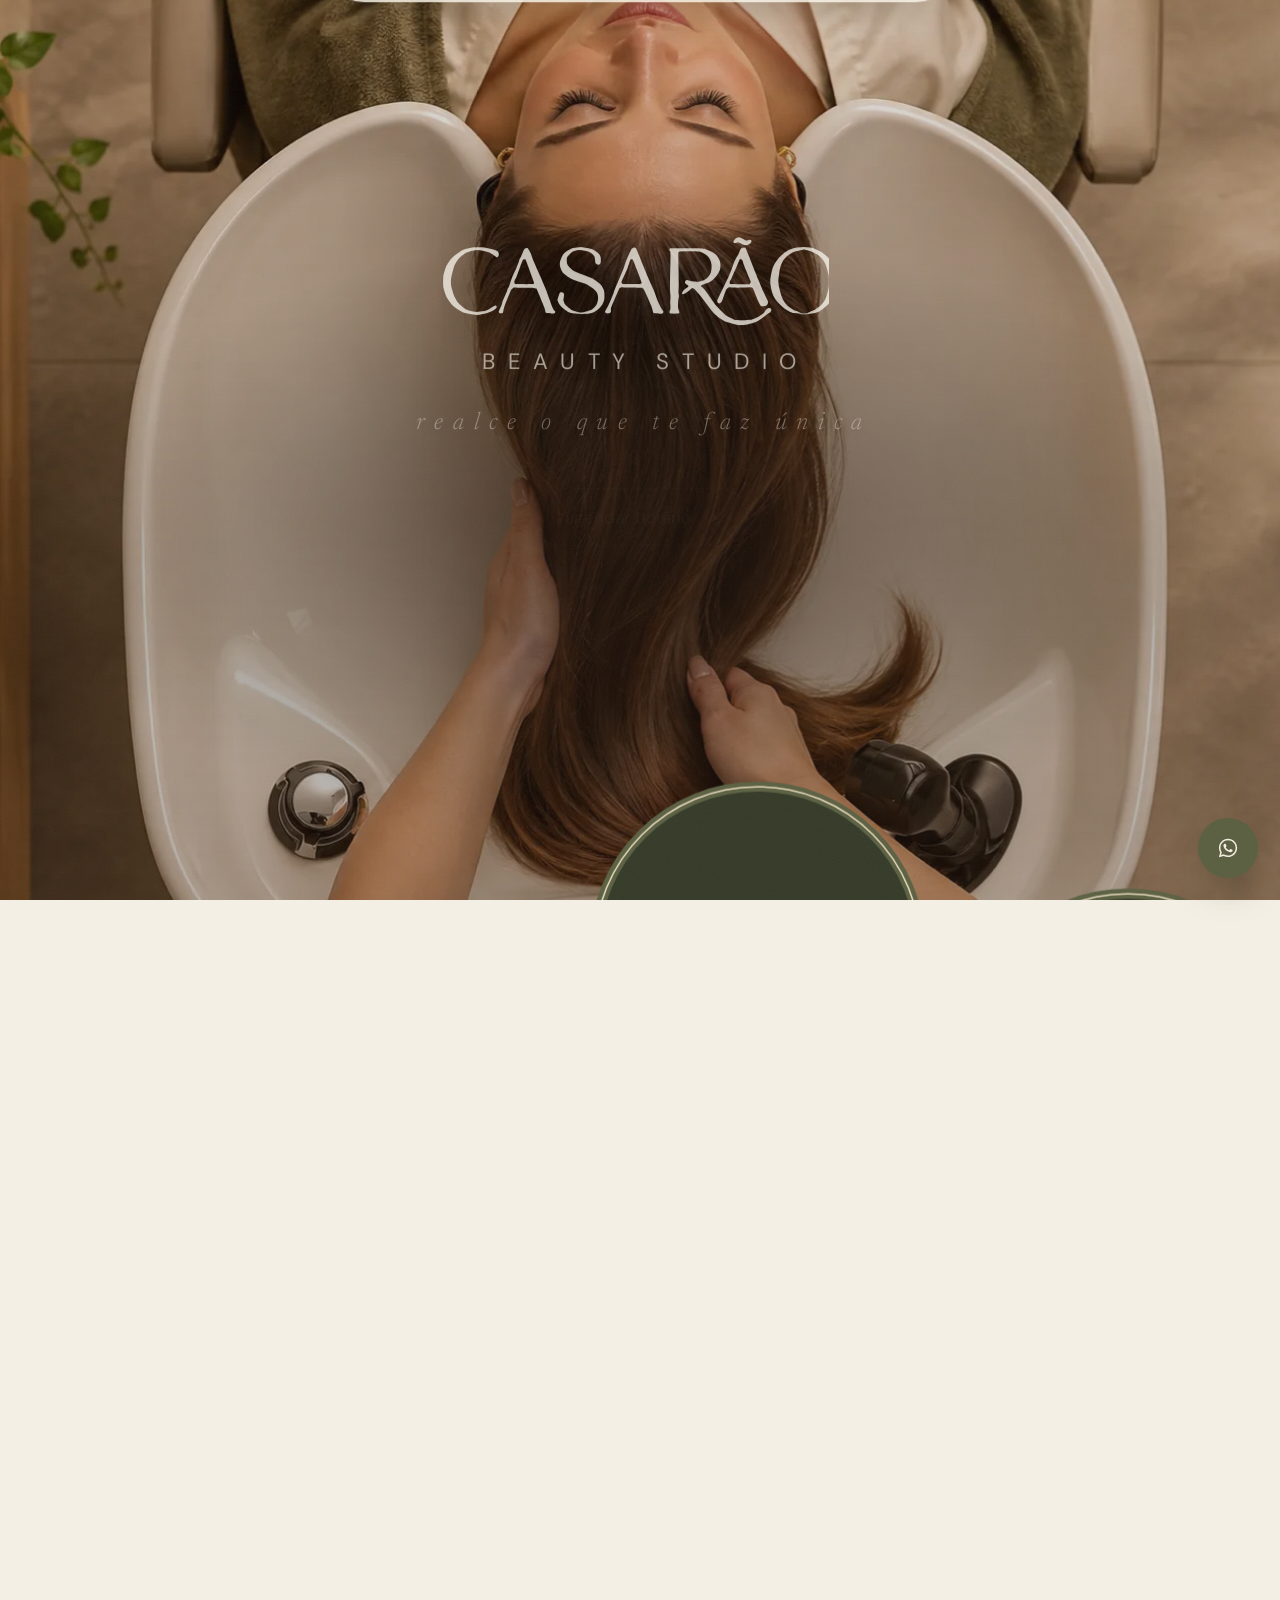
==== commit 9192b29d: "Foto do hero fixa até o fim dos serviços e moldura nos cards - A foto de fundo do hero fica fixa na " ====
--- a/index.html
+++ b/index.html
@@ -299,126 +299,87 @@
     <div id="smooth-wrapper">
       <div id="smooth-content">
         <main id="conteudo">
-          <section aria-labelledby="hero-title" class="hero" id="inicio">
+          <div class="hero-scope">
+            <!-- Foto do hero: fica fixa na tela até o fim da seção de serviços -->
             <div aria-hidden="true" class="hero__media">
               <div class="hero__bg">
                 <img alt="" fetchpriority="high" src="img/hero-lavatorio.webp" width="1672" height="941" />
               </div>
               <div class="hero__shade"></div>
+              <div class="hero__dim"></div>
             </div>
-            <div class="hero__content wrap">
-              <h1 class="hero__title" id="hero-title">
-                <span aria-label="Casarão Beauty Studio" class="logo hero__logo" role="img"
-                  ><svg aria-hidden="true" class="logo__word" focusable="false" viewBox="0 0 167.60 38.10">
-                    <use href="#casarao-wordmark"></use></svg
-                  ><span aria-hidden="true" class="logo__tag">Beauty Studio</span></span
-                >
-              </h1>
-              <p class="hero__lead">realce o que te faz única</p>
-              <div class="hero__cta">
-                <a class="btn btn--hero" href="#agendar"
-                  ><span class="btn__label" data-text="agendar horário"><span>agendar horário</span></span
-                  ><span class="btn__icon"
-                    ><svg
-                        aria-hidden="true"
-                        fill="none"
-                        focusable="false"
-                        height="18"
-                        stroke="currentColor"
-                        stroke-linecap="round"
-                        stroke-linejoin="round"
-                        stroke-width="1.5"
-                        viewBox="0 0 24 24"
-                        width="18"
-                        xmlns="http://www.w3.org/2000/svg"
-                      >
-                        <path d="M4 12h15M13.5 6.5 19 12l-5.5 5.5"></path></svg><svg
-                        aria-hidden="true"
-                        fill="none"
-                        focusable="false"
-                        height="18"
-                        stroke="currentColor"
-                        stroke-linecap="round"
-                        stroke-linejoin="round"
-                        stroke-width="1.5"
-                        viewBox="0 0 24 24"
-                        width="18"
-                        xmlns="http://www.w3.org/2000/svg"
-                      >
-                        <path d="M4 12h15M13.5 6.5 19 12l-5.5 5.5"></path></svg></span></a
-                >
+            <section aria-labelledby="hero-title" class="hero" id="inicio">
+              <div class="hero__content wrap">
+                <h1 class="hero__title" id="hero-title">
+                  <span aria-label="Casarão Beauty Studio" class="logo hero__logo" role="img"
+                    ><svg aria-hidden="true" class="logo__word" focusable="false" viewBox="0 0 167.60 38.10">
+                      <use href="#casarao-wordmark"></use></svg
+                    ><span aria-hidden="true" class="logo__tag">Beauty Studio</span></span
+                  >
+                </h1>
+                <p class="hero__lead">realce o que te faz única</p>
+                <div class="hero__cta">
+                  <a class="btn btn--hero" href="#agendar"
+                    ><span class="btn__label" data-text="agendar horário"><span>agendar horário</span></span
+                    ><span class="btn__icon"
+                      ><svg
+                          aria-hidden="true"
+                          fill="none"
+                          focusable="false"
+                          height="18"
+                          stroke="currentColor"
+                          stroke-linecap="round"
+                          stroke-linejoin="round"
+                          stroke-width="1.5"
+                          viewBox="0 0 24 24"
+                          width="18"
+                          xmlns="http://www.w3.org/2000/svg"
+                        >
+                          <path d="M4 12h15M13.5 6.5 19 12l-5.5 5.5"></path></svg><svg
+                          aria-hidden="true"
+                          fill="none"
+                          focusable="false"
+                          height="18"
+                          stroke="currentColor"
+                          stroke-linecap="round"
+                          stroke-linejoin="round"
+                          stroke-width="1.5"
+                          viewBox="0 0 24 24"
+                          width="18"
+                          xmlns="http://www.w3.org/2000/svg"
+                        >
+                          <path d="M4 12h15M13.5 6.5 19 12l-5.5 5.5"></path></svg></span></a
+                  >
+                </div>
               </div>
-            </div>
-          </section>
-          <div class="anchor-group" id="servicos">
-            <section aria-labelledby="servicos-title" class="services">
-              <div class="services__viewport">
-                <div class="services__track">
-                  <header class="services__intro">
-                    <p class="label label--light">
-                      <svg
-                        aria-hidden="true"
-                        focusable="false"
-                        height="14"
-                        viewBox="0 0 24 24"
-                        width="14"
-                        xmlns="http://www.w3.org/2000/svg"
-                      >
-                        <path
-                          d="M12 0c.8 6.9 5.1 11.2 12 12-6.9.8-11.2 5.1-12 12-.8-6.9-5.1-11.2-12-12C6.9 11.2 11.2 6.9 12 0Z"
-                          fill="currentColor"
-                        ></path>
-                      </svg>
-                      Serviços
-                    </p>
-                    <h2 class="services__title" id="servicos-title">Cuidados para cada <em>parte de você.</em></h2>
-                    <p class="services__lead">
-                      Do cabelo às unhas, tudo no mesmo endereço. Combine serviços e saia pronta no mesmo horário.
-                    </p>
-                    <p aria-hidden="true" class="services__hint">
-                      Role para ver todos
-                      <svg
-                        aria-hidden="true"
-                        fill="none"
-                        focusable="false"
-                        height="18"
-                        stroke="currentColor"
-                        stroke-linecap="round"
-                        stroke-linejoin="round"
-                        stroke-width="1.5"
-                        viewBox="0 0 24 24"
-                        width="18"
-                        xmlns="http://www.w3.org/2000/svg"
-                      >
-                        <path d="M4 12h15M13.5 6.5 19 12l-5.5 5.5"></path>
-                      </svg>
-                    </p>
-                  </header>
-                  <article class="srv-card">
-                    <div class="srv-card__media">
-                      <img
-                        alt="Cabelo longo loiro com cachos definidos"
-                        loading="lazy" decoding="async"
-                        src="img/srv-cabelo.webp?v=2" width="597" height="842"
-                      />
-                    </div>
-                    <div class="srv-card__body">
-                      <span class="srv-card__num">01</span>
-                      <h3 class="srv-card__title">Cabelo</h3>
-                      <p class="srv-card__desc">Cortes, escovas e tratamentos que respeitam a natureza do seu fio.</p>
-                      <ul class="srv-card__list">
-                        <li>Corte feminino</li>
-                        <li>Escova e modelagem</li>
-                        <li>Hidratação e reconstrução</li>
-                        <li>Cronograma capilar</li>
-                        <li>Penteados</li>
-                      </ul>
-                      <a
-                        class="srv-card__link text-link"
-                        href="https://www.trinks.com/"
-                        rel="noopener noreferrer"
-                        target="_blank"
-                        >Agendar cabelo
+            </section>
+            <div class="anchor-group" id="servicos">
+              <section aria-labelledby="servicos-title" class="services">
+                <div class="services__viewport">
+                  <div class="services__track">
+                    <header class="services__intro">
+                      <p class="label label--light">
+                        <svg
+                          aria-hidden="true"
+                          focusable="false"
+                          height="14"
+                          viewBox="0 0 24 24"
+                          width="14"
+                          xmlns="http://www.w3.org/2000/svg"
+                        >
+                          <path
+                            d="M12 0c.8 6.9 5.1 11.2 12 12-6.9.8-11.2 5.1-12 12-.8-6.9-5.1-11.2-12-12C6.9 11.2 11.2 6.9 12 0Z"
+                            fill="currentColor"
+                          ></path>
+                        </svg>
+                        Serviços
+                      </p>
+                      <h2 class="services__title" id="servicos-title">Cuidados para cada <em>parte de você.</em></h2>
+                      <p class="services__lead">
+                        Do cabelo às unhas, tudo no mesmo endereço. Combine serviços e saia pronta no mesmo horário.
+                      </p>
+                      <p aria-hidden="true" class="services__hint">
+                        Role para ver todos
                         <svg
                           aria-hidden="true"
                           fill="none"
@@ -432,178 +393,221 @@
                           width="18"
                           xmlns="http://www.w3.org/2000/svg"
                         >
-                          <path d="M4 12h15M13.5 6.5 19 12l-5.5 5.5"></path></svg
+                          <path d="M4 12h15M13.5 6.5 19 12l-5.5 5.5"></path>
+                        </svg>
+                      </p>
+                    </header>
+                    <article class="srv-card">
+                      <div class="srv-card__media">
+                        <img
+                          alt="Cabelo longo loiro com cachos definidos"
+                          loading="lazy" decoding="async"
+                          src="img/srv-cabelo.webp?v=2" width="597" height="842"
+                        />
+                      </div>
+                      <div class="srv-card__body">
+                        <span class="srv-card__num">01</span>
+                        <h3 class="srv-card__title">Cabelo</h3>
+                        <p class="srv-card__desc">Cortes, escovas e tratamentos que respeitam a natureza do seu fio.</p>
+                        <ul class="srv-card__list">
+                          <li>Corte feminino</li>
+                          <li>Escova e modelagem</li>
+                          <li>Hidratação e reconstrução</li>
+                          <li>Cronograma capilar</li>
+                          <li>Penteados</li>
+                        </ul>
+                        <a
+                          class="srv-card__link text-link"
+                          href="https://www.trinks.com/"
+                          rel="noopener noreferrer"
+                          target="_blank"
+                          >Agendar cabelo
+                          <svg
+                            aria-hidden="true"
+                            fill="none"
+                            focusable="false"
+                            height="18"
+                            stroke="currentColor"
+                            stroke-linecap="round"
+                            stroke-linejoin="round"
+                            stroke-width="1.5"
+                            viewBox="0 0 24 24"
+                            width="18"
+                            xmlns="http://www.w3.org/2000/svg"
+                          >
+                            <path d="M4 12h15M13.5 6.5 19 12l-5.5 5.5"></path></svg
+                        ></a>
+                      </div>
+                    </article>
+                    <article class="srv-card srv-card--low">
+                      <div class="srv-card__media">
+                        <img
+                          alt="Unhas stiletto com nail art em vermelho, nude e detalhes dourados"
+                          loading="lazy" decoding="async"
+                          src="img/srv-unhas.webp?v=2" width="490" height="680"
+                        />
+                      </div>
+                      <div class="srv-card__body">
+                        <span class="srv-card__num">02</span>
+                        <h3 class="srv-card__title">Unhas</h3>
+                        <p class="srv-card__desc">
+                          Mãos e pés bem cuidados, com materiais esterilizados e esmaltação que dura.
+                        </p>
+                        <ul class="srv-card__list">
+                          <li>Manicure e pedicure</li>
+                          <li>Esmaltação em gel</li>
+                          <li>Alongamento</li>
+                          <li>Spa dos pés</li>
+                          <li>Nail art</li>
+                        </ul>
+                        <a
+                          class="srv-card__link text-link"
+                          href="https://www.trinks.com/"
+                          rel="noopener noreferrer"
+                          target="_blank"
+                          >Agendar unhas
+                          <svg
+                            aria-hidden="true"
+                            fill="none"
+                            focusable="false"
+                            height="18"
+                            stroke="currentColor"
+                            stroke-linecap="round"
+                            stroke-linejoin="round"
+                            stroke-width="1.5"
+                            viewBox="0 0 24 24"
+                            width="18"
+                            xmlns="http://www.w3.org/2000/svg"
+                          >
+                            <path d="M4 12h15M13.5 6.5 19 12l-5.5 5.5"></path></svg
+                        ></a>
+                      </div>
+                    </article>
+                    <article class="srv-card">
+                      <div class="srv-card__media">
+                        <img
+                          alt="Mulher com sobrancelhas desenhadas e delineado marcado, segurando o perfume para cabelos Casarão"
+                          loading="lazy" decoding="async"
+                          src="img/srv-sobrancelhas.webp?v=2" width="611" height="550"
+                          style="object-position: 40% 35%"
+                        />
+                      </div>
+                      <div class="srv-card__body">
+                        <span class="srv-card__num">03</span>
+                        <h3 class="srv-card__title">Sobrancelhas e cílios</h3>
+                        <p class="srv-card__desc">Design que valoriza o seu olhar, do traço natural ao mais marcado.</p>
+                        <ul class="srv-card__list">
+                          <li>Design de sobrancelhas</li>
+                          <li>Henna</li>
+                          <li>Brow lamination</li>
+                          <li>Lash lifting</li>
+                          <li>Extensão de cílios</li>
+                        </ul>
+                        <a
+                          class="srv-card__link text-link"
+                          href="https://www.trinks.com/"
+                          rel="noopener noreferrer"
+                          target="_blank"
+                          >Agendar sobrancelhas e cílios
+                          <svg
+                            aria-hidden="true"
+                            fill="none"
+                            focusable="false"
+                            height="18"
+                            stroke="currentColor"
+                            stroke-linecap="round"
+                            stroke-linejoin="round"
+                            stroke-width="1.5"
+                            viewBox="0 0 24 24"
+                            width="18"
+                            xmlns="http://www.w3.org/2000/svg"
+                          >
+                            <path d="M4 12h15M13.5 6.5 19 12l-5.5 5.5"></path></svg
+                        ></a>
+                      </div>
+                    </article>
+                    <article class="srv-card srv-card--low">
+                      <div class="srv-card__media">
+                        <img alt="Noiva com maquiagem marcante, penteado preso e véu" loading="lazy" decoding="async" src="img/srv-maquiagem.webp?v=3" width="606" height="468" style="object-position: 55% 30%" />
+                      </div>
+                      <div class="srv-card__body">
+                        <span class="srv-card__num">04</span>
+                        <h3 class="srv-card__title">Maquiagem</h3>
+                        <p class="srv-card__desc">
+                          Produções para o dia a dia, para eventos e para o dia do seu casamento.
+                        </p>
+                        <ul class="srv-card__list">
+                          <li>Maquiagem social</li>
+                          <li>Noivas</li>
+                          <li>Madrinhas e formandas</li>
+                          <li>Penteado com make</li>
+                        </ul>
+                        <a
+                          class="srv-card__link text-link"
+                          href="https://www.trinks.com/"
+                          rel="noopener noreferrer"
+                          target="_blank"
+                          >Agendar maquiagem
+                          <svg
+                            aria-hidden="true"
+                            fill="none"
+                            focusable="false"
+                            height="18"
+                            stroke="currentColor"
+                            stroke-linecap="round"
+                            stroke-linejoin="round"
+                            stroke-width="1.5"
+                            viewBox="0 0 24 24"
+                            width="18"
+                            xmlns="http://www.w3.org/2000/svg"
+                          >
+                            <path d="M4 12h15M13.5 6.5 19 12l-5.5 5.5"></path></svg
+                        ></a>
+                      </div>
+                    </article>
+                    <div class="services__outro">
+                      <p class="services__outro-title">Quer combinar mais de um serviço?</p>
+                      <p class="services__outro-text">
+                        Monte seu horário com tudo o que você quer fazer. A gente organiza a ordem e o tempo de cada
+                        etapa.
+                      </p>
+                      <a class="btn btn--light" href="#agendar"
+                        ><span class="btn__label" data-text="Montar meu horário"><span>Montar meu horário</span></span
+                        ><span class="btn__icon"
+                          ><svg
+                            aria-hidden="true"
+                            fill="none"
+                            focusable="false"
+                            height="18"
+                            stroke="currentColor"
+                            stroke-linecap="round"
+                            stroke-linejoin="round"
+                            stroke-width="1.5"
+                            viewBox="0 0 24 24"
+                            width="18"
+                            xmlns="http://www.w3.org/2000/svg"
+                          >
+                            <path d="M4 12h15M13.5 6.5 19 12l-5.5 5.5"></path></svg
+                          ><svg
+                            aria-hidden="true"
+                            fill="none"
+                            focusable="false"
+                            height="18"
+                            stroke="currentColor"
+                            stroke-linecap="round"
+                            stroke-linejoin="round"
+                            stroke-width="1.5"
+                            viewBox="0 0 24 24"
+                            width="18"
+                            xmlns="http://www.w3.org/2000/svg"
+                          >
+                            <path d="M4 12h15M13.5 6.5 19 12l-5.5 5.5"></path></svg></span
                       ></a>
                     </div>
-                  </article>
-                  <article class="srv-card srv-card--low">
-                    <div class="srv-card__media">
-                      <img
-                        alt="Unhas stiletto com nail art em vermelho, nude e detalhes dourados"
-                        loading="lazy" decoding="async"
-                        src="img/srv-unhas.webp?v=2" width="490" height="680"
-                      />
-                    </div>
-                    <div class="srv-card__body">
-                      <span class="srv-card__num">02</span>
-                      <h3 class="srv-card__title">Unhas</h3>
-                      <p class="srv-card__desc">
-                        Mãos e pés bem cuidados, com materiais esterilizados e esmaltação que dura.
-                      </p>
-                      <ul class="srv-card__list">
-                        <li>Manicure e pedicure</li>
-                        <li>Esmaltação em gel</li>
-                        <li>Alongamento</li>
-                        <li>Spa dos pés</li>
-                        <li>Nail art</li>
-                      </ul>
-                      <a
-                        class="srv-card__link text-link"
-                        href="https://www.trinks.com/"
-                        rel="noopener noreferrer"
-                        target="_blank"
-                        >Agendar unhas
-                        <svg
-                          aria-hidden="true"
-                          fill="none"
-                          focusable="false"
-                          height="18"
-                          stroke="currentColor"
-                          stroke-linecap="round"
-                          stroke-linejoin="round"
-                          stroke-width="1.5"
-                          viewBox="0 0 24 24"
-                          width="18"
-                          xmlns="http://www.w3.org/2000/svg"
-                        >
-                          <path d="M4 12h15M13.5 6.5 19 12l-5.5 5.5"></path></svg
-                      ></a>
-                    </div>
-                  </article>
-                  <article class="srv-card">
-                    <div class="srv-card__media">
-                      <img
-                        alt="Mulher com sobrancelhas desenhadas e delineado marcado, segurando o perfume para cabelos Casarão"
-                        loading="lazy" decoding="async"
-                        src="img/srv-sobrancelhas.webp?v=2" width="611" height="550"
-                        style="object-position: 40% 35%"
-                      />
-                    </div>
-                    <div class="srv-card__body">
-                      <span class="srv-card__num">03</span>
-                      <h3 class="srv-card__title">Sobrancelhas e cílios</h3>
-                      <p class="srv-card__desc">Design que valoriza o seu olhar, do traço natural ao mais marcado.</p>
-                      <ul class="srv-card__list">
-                        <li>Design de sobrancelhas</li>
-                        <li>Henna</li>
-                        <li>Brow lamination</li>
-                        <li>Lash lifting</li>
-                        <li>Extensão de cílios</li>
-                      </ul>
-                      <a
-                        class="srv-card__link text-link"
-                        href="https://www.trinks.com/"
-                        rel="noopener noreferrer"
-                        target="_blank"
-                        >Agendar sobrancelhas e cílios
-                        <svg
-                          aria-hidden="true"
-                          fill="none"
-                          focusable="false"
-                          height="18"
-                          stroke="currentColor"
-                          stroke-linecap="round"
-                          stroke-linejoin="round"
-                          stroke-width="1.5"
-                          viewBox="0 0 24 24"
-                          width="18"
-                          xmlns="http://www.w3.org/2000/svg"
-                        >
-                          <path d="M4 12h15M13.5 6.5 19 12l-5.5 5.5"></path></svg
-                      ></a>
-                    </div>
-                  </article>
-                  <article class="srv-card srv-card--low">
-                    <div class="srv-card__media">
-                      <img alt="Noiva com maquiagem marcante, penteado preso e véu" loading="lazy" decoding="async" src="img/srv-maquiagem.webp?v=3" width="606" height="468" style="object-position: 55% 30%" />
-                    </div>
-                    <div class="srv-card__body">
-                      <span class="srv-card__num">04</span>
-                      <h3 class="srv-card__title">Maquiagem</h3>
-                      <p class="srv-card__desc">
-                        Produções para o dia a dia, para eventos e para o dia do seu casamento.
-                      </p>
-                      <ul class="srv-card__list">
-                        <li>Maquiagem social</li>
-                        <li>Noivas</li>
-                        <li>Madrinhas e formandas</li>
-                        <li>Penteado com make</li>
-                      </ul>
-                      <a
-                        class="srv-card__link text-link"
-                        href="https://www.trinks.com/"
-                        rel="noopener noreferrer"
-                        target="_blank"
-                        >Agendar maquiagem
-                        <svg
-                          aria-hidden="true"
-                          fill="none"
-                          focusable="false"
-                          height="18"
-                          stroke="currentColor"
-                          stroke-linecap="round"
-                          stroke-linejoin="round"
-                          stroke-width="1.5"
-                          viewBox="0 0 24 24"
-                          width="18"
-                          xmlns="http://www.w3.org/2000/svg"
-                        >
-                          <path d="M4 12h15M13.5 6.5 19 12l-5.5 5.5"></path></svg
-                      ></a>
-                    </div>
-                  </article>
-                  <div class="services__outro">
-                    <p class="services__outro-title">Quer combinar mais de um serviço?</p>
-                    <p class="services__outro-text">
-                      Monte seu horário com tudo o que você quer fazer. A gente organiza a ordem e o tempo de cada
-                      etapa.
-                    </p>
-                    <a class="btn btn--light" href="#agendar"
-                      ><span class="btn__label" data-text="Montar meu horário"><span>Montar meu horário</span></span
-                      ><span class="btn__icon"
-                        ><svg
-                          aria-hidden="true"
-                          fill="none"
-                          focusable="false"
-                          height="18"
-                          stroke="currentColor"
-                          stroke-linecap="round"
-                          stroke-linejoin="round"
-                          stroke-width="1.5"
-                          viewBox="0 0 24 24"
-                          width="18"
-                          xmlns="http://www.w3.org/2000/svg"
-                        >
-                          <path d="M4 12h15M13.5 6.5 19 12l-5.5 5.5"></path></svg
-                        ><svg
-                          aria-hidden="true"
-                          fill="none"
-                          focusable="false"
-                          height="18"
-                          stroke="currentColor"
-                          stroke-linecap="round"
-                          stroke-linejoin="round"
-                          stroke-width="1.5"
-                          viewBox="0 0 24 24"
-                          width="18"
-                          xmlns="http://www.w3.org/2000/svg"
-                        >
-                          <path d="M4 12h15M13.5 6.5 19 12l-5.5 5.5"></path></svg></span
-                    ></a>
                   </div>
                 </div>
-              </div>
-            </section>
+              </section>
+            </div>
           </div>
           <div class="anchor-group" id="experiencia">
             <section aria-labelledby="flow-title" class="flow">
--- a/css/style.css
+++ b/css/style.css
@@ -170,6 +170,12 @@
   opacity: 0.05;
   background-image: url("data:image/svg+xml,%3Csvg xmlns='http://www.w3.org/2000/svg' width='180' height='180'%3E%3Cfilter id='n'%3E%3CfeTurbulence type='fractalNoise' baseFrequency='.85' numOctaves='3' stitchTiles='stitch'/%3E%3C/filter%3E%3Crect width='100%25' height='100%25' filter='url(%23n)'/%3E%3C/svg%3E");
 }
+/* Em toque, a textura fixa sobre a página inteira é recomposta a cada quadro de rolagem */
+@media (hover: none), (max-width: 1023px) {
+  .grain {
+    display: none;
+  }
+}
 .btn {
   --btn-bg: var(--olive);
   --btn-fg: var(--cream);
@@ -700,20 +706,35 @@
 /* ==========================================================
    Hero
    ========================================================== */
+/* Hero + Serviços dividem a mesma foto de fundo, que o JS mantém fixa na tela
+   até o fim da seção de serviços */
+.hero-scope {
+  position: relative;
+  background: #2f271c;
+  isolation: isolate;
+}
 .hero {
-  --hero-base: #2f271c;
   position: relative;
+  z-index: 1;
   height: 100svh;
   min-height: 640px;
   overflow: hidden;
-  background: var(--hero-base);
   color: #fbf7ee;
-  isolation: isolate;
 }
 .hero__media {
   position: absolute;
-  inset: 0;
+  top: 0;
+  left: 0;
   z-index: 0;
+  width: 100%;
+  height: max(100vh, 640px);
+  overflow: hidden;
+}
+@supports (height: 100lvh) {
+  /* lvh: altura com a barra do celular recolhida, para não sobrar faixa ao rolar */
+  .hero__media {
+    height: max(100lvh, 640px);
+  }
 }
 .hero__bg {
   position: absolute;
@@ -736,6 +757,14 @@
   background:
     radial-gradient(48% 34% at 50% 60%, rgba(36, 28, 18, 0.5), rgba(36, 28, 18, 0) 100%),
     linear-gradient(180deg, rgba(40, 31, 20, 0.12) 0%, rgba(40, 31, 20, 0.3) 100%);
+}
+/* Escurece a foto fixa quando a seção de serviços chega (opacidade animada no JS) */
+.hero__dim {
+  position: absolute;
+  inset: 0;
+  background: #17130e;
+  opacity: 0;
+  pointer-events: none;
 }
 .hero__content.wrap {
   position: relative;
@@ -847,20 +876,11 @@
    ========================================================== */
 .services {
   position: relative;
-  background: var(--deep);
+  z-index: 1;
+  /* Sem fundo próprio: a foto fixa do hero aparece por trás */
+  background: transparent;
   color: var(--cream);
   overflow: hidden;
-}
-.services::before {
-  content: "";
-  position: absolute;
-  inset: 0;
-  background: radial-gradient(
-    80% 60% at 12% 20%,
-    rgba(169, 176, 143, 0.12),
-    transparent 70%
-  );
-  pointer-events: none;
 }
 .services__title {
   color: var(--cream);
@@ -909,14 +929,11 @@
   overflow: hidden;
   border-radius: 999px 999px 18px 18px;
   background: var(--deep-2);
-}
-.srv-card__media::after {
-  content: "";
-  position: absolute;
-  inset: 0;
-  border-radius: inherit;
-  box-shadow: inset 0 0 0 1px rgba(243, 237, 225, 0.12);
-  pointer-events: none;
+  /* Moldura: verde-oliva com um filete bege no meio, acompanhando o arco */
+  box-shadow:
+    0 0 0 4px var(--olive),
+    0 0 0 5.5px #e6d8bb,
+    0 0 0 10px var(--olive);
 }
 .srv-card__media img {
   position: absolute;
@@ -1255,10 +1272,9 @@
     background-position: 92% 100%;
     transform-origin: 70% 100%;
   }
+  /* A luz com mix-blend-mode pesa muito no celular e quase não aparece em tela pequena */
   .flow__glow {
-    top: auto;
-    bottom: calc(var(--flow-media-h) * 0.2);
-    width: 110vw;
+    display: none;
   }
   .flow__shade {
     background:
@@ -1380,6 +1396,27 @@
     text-align: center;
   }
 }
+/* Versão leve (celular/tablet, aplicada pelo JS): foto inteira, título no centro, sem pin */
+.amb--lite .amb__window {
+  clip-path: none;
+}
+.amb--lite .amb__shade {
+  opacity: 1;
+}
+.amb--lite .amb__title {
+  color: var(--cream);
+  flex-direction: column;
+  justify-content: center;
+  align-items: stretch;
+  gap: 0.1em;
+  padding-block: 0;
+  text-align: center;
+}
+.amb--lite .amb__l,
+.amb--lite .amb__r {
+  flex: none;
+  text-align: center;
+}
 @media (prefers-reduced-motion: reduce) {
   .amb__window {
     clip-path: none;
